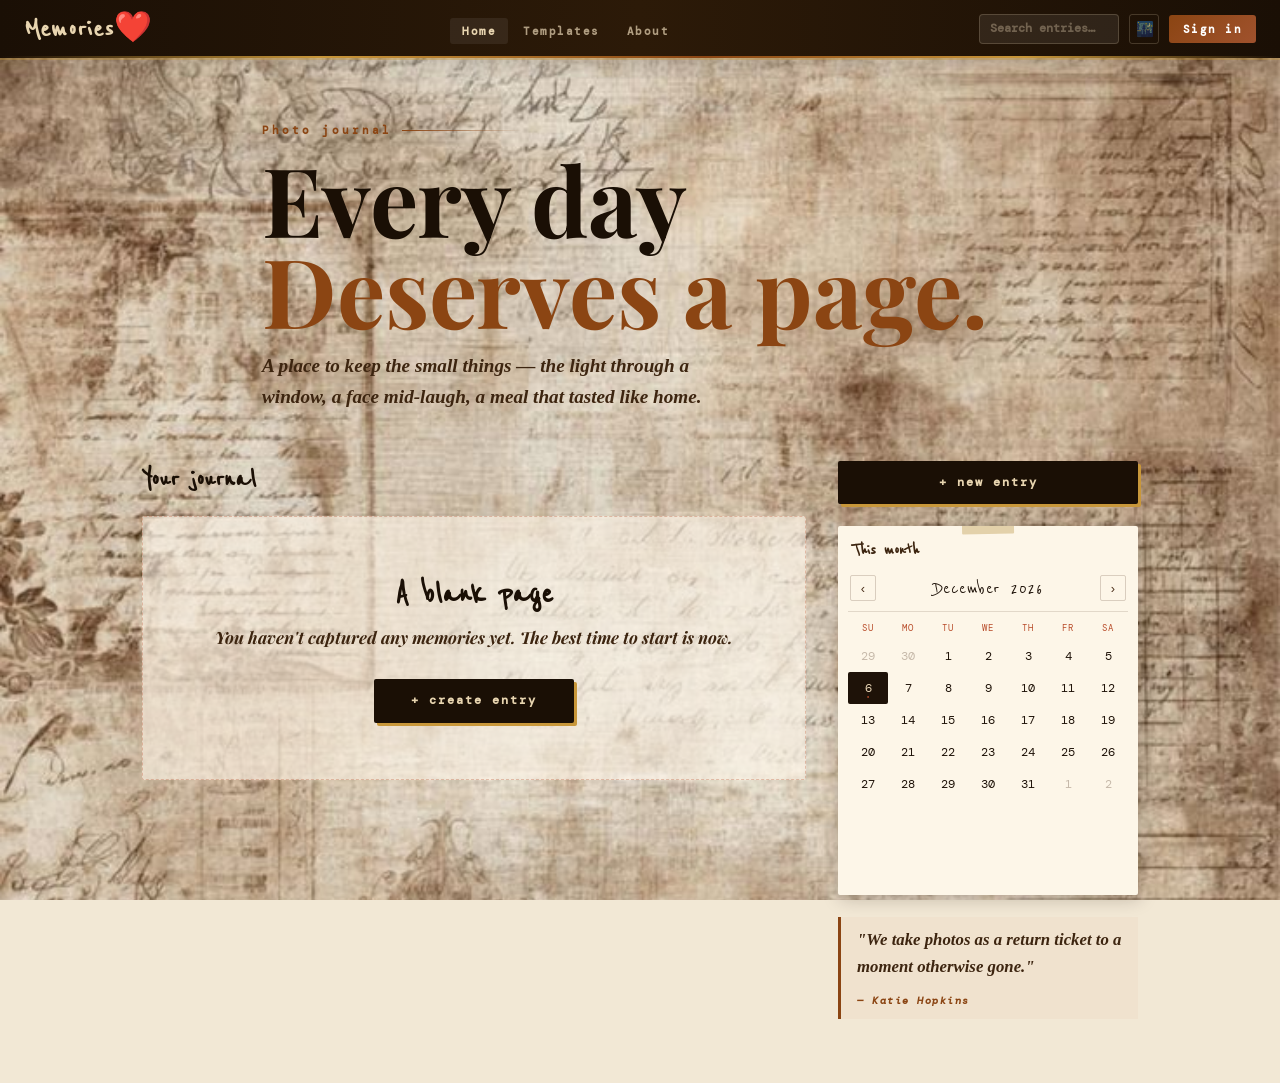
==== index.html @ 9d1883ab "Add files via upload" ====
<!doctype html>
<html lang="en">

<head>
  <meta charset="utf-8">
  <meta name="viewport" content="width=device-width, initial-scale=1">
  <link rel="stylesheet" href="https://cdn.jsdelivr.net/npm/bootstrap@5.3.8/dist/css/bootstrap.min.css">
  <link
    href="https://fonts.googleapis.com/css2?family=Reenie+Beanie&family=Playfair+Display:ital,wght@0,400;0,700;1,400;1,700&family=DM+Mono:wght@300;400&display=swap"
    rel="stylesheet">
  <title>Memories❤️</title>
  <style>
    :root {
      --ink: #1a0f05;
      --ink-soft: #3d2510;
      --rust: #8b4513;
      --rust-light: #a0522d;
      --gold: #c8973a;
      --sand: #e8d5b0;
      --paper: #f2e8d5;
      --paper-dark: #e0cba8;
      --paper-mid: #ead5b0;
      --tape: rgba(210, 185, 130, 0.6);
      --shadow: rgba(26, 15, 5, 0.22);
      --card-bg: #fdf6e8;
    }

    *,
    *::before,
    *::after {
      box-sizing: border-box;
      font-weight: bold !important;
      text-transform: none !important;
    }

    body {
      margin: 0;
      font-family: 'Playfair Display', Georgia, serif;
      background-color: var(--paper);
      background-image: url('a1.jpeg');
      background-size: cover;
      background-position: center;
      background-attachment: fixed;
      min-height: 100vh;
      color: var(--ink);
    }

    /* ── NAV ── */
    .site-nav {
      background: linear-gradient(90deg, #1a0f05 0%, #2c1a08 50%, #1a0f05 100%);
      padding: 0 1.5rem;
      display: flex;
      align-items: center;
      justify-content: space-between;
      height: 58px;
      position: sticky;
      top: 0;
      z-index: 100;
      box-shadow: 0 2px 0 rgba(200, 151, 58, 0.35), 0 4px 24px var(--shadow);
    }

    .site-nav::after {
      content: '';
      position: absolute;
      bottom: 0;
      left: 0;
      right: 0;
      height: 2px;
      background: linear-gradient(90deg, transparent 0%, var(--gold) 25%, var(--rust) 55%, var(--gold) 80%, transparent 100%);
    }

    .nav-brand {
      font-family: 'Reenie Beanie', cursive;
      font-size: 1.9rem;
      color: var(--sand);
      text-decoration: none;
      letter-spacing: 1px;
      line-height: 1;
      transition: color 0.2s;
    }

    .nav-brand:hover {
      color: #fff;
    }

    .nav-links {
      display: flex;
      align-items: center;
      gap: 0.2rem;
      list-style: none;
      margin: 0;
      padding: 0;
    }

    .nav-links a {
      color: rgba(232, 213, 181, 0.7);
      text-decoration: none;
      font-family: 'DM Mono', monospace;
      font-size: 0.7rem;
      letter-spacing: 1.5px;
      text-transform: uppercase;
      padding: 6px 12px;
      border-radius: 3px;
      transition: color 0.2s, background 0.2s;
    }

    .nav-links a:hover,
    .nav-links a.active {
      color: var(--sand);
      background: rgba(255, 255, 255, 0.07);
    }

    .nav-right {
      display: flex;
      align-items: center;
      gap: 10px;
    }

    .nav-search {
      background: rgba(255, 255, 255, 0.08);
      border: 1px solid rgba(232, 213, 181, 0.2);
      border-radius: 4px;
      color: var(--sand);
      font-family: 'DM Mono', monospace;
      font-size: 0.72rem;
      padding: 5px 10px;
      outline: none;
      width: 140px;
      transition: border-color 0.2s, width 0.3s;
    }

    .nav-search::placeholder {
      color: rgba(232, 213, 181, 0.35);
    }

    .nav-search:focus {
      border-color: var(--rust-light);
      width: 190px;
    }

    .btn-login {
      background: linear-gradient(135deg, var(--rust) 0%, var(--rust-light) 100%);
      border: none;
      color: #fff;
      font-family: 'DM Mono', monospace;
      font-size: 0.68rem;
      letter-spacing: 1.5px;
      text-transform: uppercase;
      padding: 6px 14px;
      border-radius: 3px;
      cursor: pointer;
      transition: background 0.2s;
    }

    .btn-login:hover {
      background: var(--rust-light);
    }

    .theme-toggle {
      background: none;
      border: 1px solid rgba(232, 213, 181, 0.2);
      color: rgba(232, 213, 181, 0.6);
      border-radius: 3px;
      width: 30px;
      height: 30px;
      font-size: 0.9rem;
      cursor: pointer;
      transition: border-color 0.2s;
    }

    .theme-toggle:hover {
      border-color: var(--rust-light);
    }

    /* ── HERO ── */
    .hero {
      padding: 4rem 2rem 2rem;
      max-width: 820px;
      margin: 0 auto;
    }

    .hero-eyebrow {
      font-family: 'DM Mono', monospace;
      font-size: 0.68rem;
      letter-spacing: 3px;
      text-transform: uppercase;
      color: var(--rust);
      margin-bottom: 0.9rem;
      display: flex;
      align-items: center;
      gap: 10px;
    }

    .hero-eyebrow::after {
      content: '';
      flex: 1;
      height: 1px;
      background: linear-gradient(90deg, var(--rust), transparent);
      max-width: 120px;
    }

    .hero h1 {
      font-family: 'Playfair Display', Georgia, serif;
      font-size: clamp(3.2rem, 8vw, 6rem);
      line-height: 0.95;
      color: var(--ink);
      margin: 0 0 1rem;
      font-weight: 700;
    }

    .hero h1 em {
      color: var(--rust);
      font-style: normal;
      display: block;
    }

    .hero-sub {
      font-family: 'Crimson Pro', serif;
      font-style: italic;
      font-size: 1.2rem;
      color: var(--ink-soft);
      font-weight: 300;
      max-width: 480px;
      line-height: 1.6;
    }

    /* ── MAIN GRID ── */
    .main-grid {
      display: grid;
      grid-template-columns: 1fr 300px;
      gap: 2rem;
      max-width: 1060px;
      margin: 0 auto;
      padding: 0 2rem 4rem;
    }

    @media (max-width: 760px) {
      .main-grid {
        grid-template-columns: 1fr;
      }
    }

    /* ── JOURNAL SECTION LABEL ── */
    .section-head {
      display: flex;
      align-items: baseline;
      gap: 10px;
      margin-bottom: 1.2rem;
    }

    .section-head h2 {
      font-family: 'Reenie Beanie', cursive;
      font-size: 1.9rem;
      color: var(--ink);
      margin: 0;
      font-weight: 400;
    }

    .section-head .tally {
      font-family: 'DM Mono', monospace;
      font-size: 0.65rem;
      letter-spacing: 2px;
      text-transform: uppercase;
      color: var(--rust);
      padding: 2px 8px;
      border: 1px solid var(--rust);
      border-radius: 2px;
    }

    /* ── MEMORY CARDS ── */
    /* tape corner effect */
    .memory-card {
      background: var(--card-bg);
      border-radius: 2px;
      box-shadow: 2px 4px 18px var(--shadow), 0 1px 3px rgba(0, 0, 0, 0.08);
      overflow: visible;
      position: relative;
      margin-bottom: 1.6rem;
      transition: transform 0.25s, box-shadow 0.25s;
    }

    .memory-card:hover {
      transform: rotate(0deg) translateY(-3px);
      box-shadow: 4px 10px 32px var(--shadow);
    }

    /* subtle tilt */
    .memory-card:nth-child(odd) {
      transform: rotate(-0.4deg);
    }

    .memory-card:nth-child(even) {
      transform: rotate(0.3deg);
    }

    .memory-card:nth-child(odd):hover {
      transform: rotate(-0.4deg) translateY(-3px);
    }

    .memory-card:nth-child(even):hover {
      transform: rotate(0.3deg) translateY(-3px);
    }

    /* tape corners */
    .memory-card::before,
    .memory-card::after {
      content: '';
      position: absolute;
      width: 38px;
      height: 14px;
      background: var(--tape);
      border-radius: 1px;
      z-index: 2;
      box-shadow: 0 1px 3px rgba(0, 0, 0, 0.12);
    }

    .memory-card::before {
      top: -7px;
      left: 18px;
      transform: rotate(-2deg);
    }

    .memory-card::after {
      top: -7px;
      right: 22px;
      transform: rotate(1.5deg);
    }

    .mc-img {
      width: 100%;
      height: 210px;
      object-fit: cover;
      display: block;
    }

    .mc-img-placeholder {
      width: 100%;
      height: 210px;
      background: linear-gradient(135deg, var(--paper-dark) 0%, var(--sand) 100%);
      display: flex;
      align-items: center;
      justify-content: center;
      font-size: 2.8rem;
      color: rgba(74, 47, 26, 0.35);
    }

    .mc-body {
      padding: 1rem 1.2rem 1.1rem;
    }

    .mc-date {
      font-family: 'DM Mono', monospace;
      font-size: 0.65rem;
      letter-spacing: 2px;
      text-transform: uppercase;
      color: var(--rust);
      margin-bottom: 5px;
    }

    .mc-title {
      font-family: 'Crimson Pro', serif;
      font-size: 1.25rem;
      font-weight: 600;
      color: var(--ink);
      margin: 0 0 5px;
    }

    .mc-text {
      font-size: 0.97rem;
      color: var(--ink-soft);
      line-height: 1.65;
      font-style: italic;
      font-weight: 300;
      margin: 0;
    }

    .empty-state {
      background: rgba(253, 246, 232, 0.6);
      border: 1.5px dashed rgba(184, 76, 42, 0.3);
      border-radius: 2px;
      padding: 3.5rem 2rem;
      text-align: center;
      margin-bottom: 2rem;
    }

    .empty-state h3 {
      font-family: 'Reenie Beanie', cursive;
      font-size: 2.2rem;
      color: var(--ink);
      margin: 0 0 10px;
    }

    .empty-state p {
      font-style: italic;
      color: var(--ink-soft);
      font-size: 1.05rem;
      margin-bottom: 1.8rem;
    }

    .filmstrip {
      display: flex;
      gap: 1.4rem;
      overflow-x: auto;
      padding: 0.8rem 0.8rem 1.5rem;
      margin: -0.8rem -0.8rem 1.6rem -0.8rem;
      scroll-snap-type: x mandatory;
      scrollbar-width: thin;
      scrollbar-color: var(--rust-light) transparent;
    }

    .filmstrip::-webkit-scrollbar {
      height: 6px;
    }

    .filmstrip::-webkit-scrollbar-thumb {
      background: var(--rust-light);
      border-radius: 3px;
    }

    .filmstrip .memory-card {
      flex: 0 0 240px;
      scroll-snap-align: start;
      margin-bottom: 0;
      /* Override default spacing for horizontal layout */
    }

    .filmstrip .mc-img-placeholder {
      height: 130px;
      font-size: 2rem;
    }

    @media (max-width: 480px) {
      .filmstrip .memory-card {
        flex: 0 0 82%;
      }
    }

    /* ── SIDEBAR ── */
    .sidebar {
      display: flex;
      flex-direction: column;
      gap: 1.4rem;
    }

    .add-btn {
      display: block;
      text-align: center;
      background: var(--ink);
      color: var(--sand);
      font-family: 'DM Mono', monospace;
      font-size: 0.72rem;
      letter-spacing: 2px;
      text-transform: uppercase;
      padding: 13px 20px;
      border-radius: 2px;
      text-decoration: none;
      border: none;
      width: 100%;
      cursor: pointer;
      box-shadow: 3px 3px 0 var(--gold);
      transition: transform 0.15s, box-shadow 0.15s;
    }

    .add-btn:hover {
      transform: translate(-2px, -2px);
      box-shadow: 5px 5px 0 var(--gold);
      color: #fff;
    }

    /* ── CALENDAR WIDGET ── */
    .cal-wrap {
      background: var(--card-bg);
      border-radius: 2px;
      box-shadow: 2px 4px 18px var(--shadow);
      position: relative;
      overflow: hidden;
    }

    /* tape on calendar too */
    .cal-wrap::before {
      content: '';
      position: absolute;
      top: -6px;
      left: 50%;
      transform: translateX(-50%) rotate(-1deg);
      width: 52px;
      height: 14px;
      background: var(--tape);
      border-radius: 1px;
      z-index: 5;
    }

    .cal-label {
      font-family: 'Reenie Beanie', cursive;
      font-size: 1.2rem;
      color: var(--ink-soft);
      padding: 10px 14px 0;
    }

    .cal-wrap iframe {
      width: 100%;
      height: 330px;
      border: none;
      display: block;
    }

    /* ── QUOTE ── */
    .quote-block {
      border-left: 3px solid var(--rust);
      padding: 0.6rem 1rem;
      background: rgba(184, 76, 42, 0.04);
    }

    .quote-block blockquote {
      font-family: 'Crimson Pro', serif;
      font-style: italic;
      font-size: 1.05rem;
      color: var(--ink-soft);
      margin: 0 0 5px;
      line-height: 1.6;
      font-weight: 300;
    }

    .quote-block cite {
      font-family: 'DM Mono', monospace;
      font-size: 0.62rem;
      letter-spacing: 1.5px;
      text-transform: uppercase;
      color: var(--rust);
    }

    /* ── LOGIN MODAL ── */
    .modal-content {
      border: none;
      border-radius: 2px;
      background: var(--paper);
      box-shadow: 0 20px 60px var(--shadow);
    }

    .modal-header {
      background: var(--ink);
      border: none;
      padding: 1rem 1.4rem;
    }

    .modal-title {
      font-family: 'Reenie Beanie', cursive;
      font-size: 1.6rem;
      color: var(--sand);
      font-weight: 400;
    }

    .modal-header .btn-close {
      filter: invert(1);
    }

    .modal-body {
      padding: 1.6rem;
      background: var(--paper);
      background-image: url("data:image/svg+xml,%3Csvg xmlns='http://www.w3.org/2000/svg' width='4' height='4'%3E%3Crect width='4' height='4' fill='%23f7efe0'/%3E%3Ccircle cx='1' cy='1' r='0.4' fill='%23c8a87a' opacity='0.15'/%3E%3C/svg%3E");
    }

    .modal-body label {
      font-family: 'DM Mono', monospace;
      font-size: 0.65rem;
      letter-spacing: 1.5px;
      text-transform: uppercase;
      color: var(--ink-soft);
      margin-bottom: 4px;
    }

    .modal-body .form-control {
      border: 1px solid var(--sand);
      border-radius: 2px;
      background: var(--card-bg);
      font-family: 'Crimson Pro', serif;
      font-size: 1rem;
      color: var(--ink);
    }

    .modal-body .form-control:focus {
      border-color: var(--rust);
      box-shadow: 0 0 0 2px rgba(184, 76, 42, 0.12);
    }

    .btn-submit {
      background: var(--ink);
      color: var(--sand);
      font-family: 'DM Mono', monospace;
      font-size: 0.68rem;
      letter-spacing: 2px;
      text-transform: uppercase;
      border: none;
      padding: 10px 20px;
      border-radius: 2px;
      width: 100%;
      box-shadow: 3px 3px 0 var(--gold);
      transition: transform 0.15s, box-shadow 0.15s;
      cursor: pointer;
    }

    .btn-submit:hover {
      transform: translate(-1px, -1px);
      box-shadow: 4px 4px 0 var(--gold);
    }

    /* ── TOAST NOTIF ── */
    .toast-strip {
      position: fixed;
      bottom: 20px;
      left: 50%;
      transform: translateX(-50%) translateY(60px);
      background: var(--ink);
      color: var(--sand);
      font-family: 'DM Mono', monospace;
      font-size: 0.7rem;
      letter-spacing: 1.5px;
      padding: 10px 22px;
      border-radius: 2px;
      box-shadow: 3px 3px 0 var(--gold);
      opacity: 0;
      transition: all 0.35s cubic-bezier(0.34, 1.56, 0.64, 1);
      z-index: 999;
      pointer-events: none;
    }

    .toast-strip.show {
      opacity: 1;
      transform: translateX(-50%) translateY(0);
    }
  </style>
</head>

<body>

  <script src="https://cdn.jsdelivr.net/npm/bootstrap@5.3.8/dist/js/bootstrap.bundle.min.js"></script>

  <!-- ── NAV ── -->
  <nav class="site-nav">
    <a class="nav-brand" href="#">memories❤️</a>
    <ul class="nav-links">
      <li><a href="#" class="active">home</a></li>
      <li><a href="template-editor.html">templates</a></li>
      <li><a href="#">about</a></li>
    </ul>
    <div class="nav-right">
      <input type="search" class="nav-search" placeholder="search entries…">
      <button class="theme-toggle" id="themeToggler" title="toggle theme">🌃</button>
      <button class="btn-login" data-bs-toggle="modal" data-bs-target="#loginModal">sign in</button>
    </div>
  </nav>

  <!-- ── HERO ── -->
  <div class="hero">
    <div class="hero-eyebrow">photo journal</div>
    <h1>every day<em>deserves a page.</em></h1>
    <p class="hero-sub">A place to keep the small things — the light through a window, a face mid-laugh, a meal that
      tasted like home.</p>
  </div>

  <!-- ── MAIN ── -->
  <div class="main-grid">
    <div class="journal-col" id="journalFeed">
      <!-- Injected dynamically by JavaScript -->
    </div>

    <!-- ── SIDEBAR ── -->
    <aside class="sidebar">
      <a href="template-editor.html" class="add-btn">+ new entry</a>

      <div class="cal-wrap">
        <div class="cal-label">this month</div>
        <iframe src="calender.html" title="Calendar"></iframe>
      </div>

      <div class="quote-block">
        <blockquote>"We take photos as a return ticket to a moment otherwise gone."</blockquote>
        <cite>— Katie Hopkins</cite>
      </div>
    </aside>
  </div>

  <!-- ── LOGIN MODAL ── -->
  <div class="modal fade" id="loginModal" tabindex="-1" aria-labelledby="loginModalLabel" aria-hidden="true">
    <div class="modal-dialog modal-dialog-centered" style="max-width:400px;">
      <div class="modal-content">
        <div class="modal-header">
          <h5 class="modal-title" id="loginModalLabel">sign in</h5>
          <button type="button" class="btn-close" data-bs-dismiss="modal" aria-label="Close"></button>
        </div>
        <div class="modal-body">
          <div class="mb-3">
            <label for="loginEmail">email</label>
            <input type="email" class="form-control" id="loginEmail" placeholder="you@example.com">
          </div>
          <div class="mb-4">
            <label for="loginPass">password</label>
            <input type="password" class="form-control" id="loginPass" placeholder="••••••••">
          </div>
          <button class="btn-submit" onclick="showToast('coming soon — stay tuned ✦')">log in</button>
          <p style="text-align:center;margin-top:1rem;font-size:0.82rem;color:#a07850;font-style:italic;">
            don't have an account? <a href="#" style="color:var(--rust);">create one</a>
          </p>
        </div>
      </div>
    </div>
  </div>

  <div class="toast-strip" id="toast"></div>

  <script>
    // theme toggle
    document.getElementById('themeToggler').addEventListener('click', () => {
      document.body.classList.toggle('dark-mode');
    });
    // tiny toast
    function showToast(msg) {
      const t = document.getElementById('toast');
      t.textContent = msg;
      t.classList.add('show');
      setTimeout(() => t.classList.remove('show'), 2800);
    }

    // clear any old entries on load
    localStorage.removeItem('memoryEntries');

    // dynamic journal feed
    function renderJournalFeed() {
      const feed = document.getElementById('journalFeed');
      const entries = JSON.parse(localStorage.getItem('memoryEntries') || '[]');

      if (entries.length === 0) {
        feed.innerHTML = `
          <div class="section-head">
            <h2>your journal</h2>
          </div>
          <div class="empty-state">
            <h3>a blank page</h3>
            <p>You haven't captured any memories yet. The best time to start is now.</p>
            <a href="template-editor.html" class="add-btn" style="max-width:200px;margin:0 auto;display:block;">+ create entry</a>
          </div>
        `;
        return;
      }

      let html = `
        <div class="section-head">
          <h2>recent entries</h2>
          <span class="tally">${entries.length} total</span>
        </div>
      `;

      entries.forEach(e => {
        let dateStr = e.date;
        try {
          const d = new Date(e.date + 'T00:00:00');
          dateStr = d.toLocaleDateString('en-IN', { weekday: 'long', day: 'numeric', month: 'long', year: 'numeric' });
        } catch (err) { }

        const safeEmoji = e.emoji ? e.emoji.replace(/'/g, "\\'") : '📷';

        let mediaHtml = '';
        if (e.photos && e.photos.length > 0) {
          mediaHtml = `<img src="${e.photos[0]}" class="mc-img" alt="Memory Photo" onerror="this.outerHTML='<div class=\\'mc-img-placeholder\\'>${safeEmoji}</div>'">`;
        } else {
          mediaHtml = `<div class="mc-img-placeholder">${e.emoji || '📷'}</div>`;
        }

        html += `
          <div class="memory-card">
            ${mediaHtml}
            <div class="mc-body">
              <div class="mc-date">${dateStr}${e.mood ? ' &middot; ' + e.mood : ''}</div>
              <h3 class="mc-title">${e.emoji || ''} ${e.theme || 'Just Today'}</h3>
              <p class="mc-text">${e.caption || 'No words needed.'}</p>
            </div>
          </div>
        `;
      });

      feed.innerHTML = html;
    }

    // kick off
    renderJournalFeed();

    // apply sentence case to all text in body
    function capitalizeSentence(node) {
      if (node.nodeType === Node.TEXT_NODE) {
        let text = node.nodeValue;
        let newText = text.replace(/(^\s*|\.\s+|\!\s+|\?\s+)([a-z])/g, (m, space, letter) => space + letter.toUpperCase());
        if (text !== newText) node.nodeValue = newText;
      } else if (node.nodeType === Node.ELEMENT_NODE && node.nodeName !== 'SCRIPT' && node.nodeName !== 'STYLE') {
        node.childNodes.forEach(capitalizeSentence);
        ['placeholder', 'title'].forEach(attr => {
          if (node.hasAttribute(attr)) {
             let txt = node.getAttribute(attr);
             node.setAttribute(attr, txt.replace(/(^\s*|\.\s+|\!\s+|\?\s+)([a-z])/g, (m, s, l) => s + l.toUpperCase()));
          }
        });
      }
    }
    capitalizeSentence(document.body);
  </script>
</body>

</html>
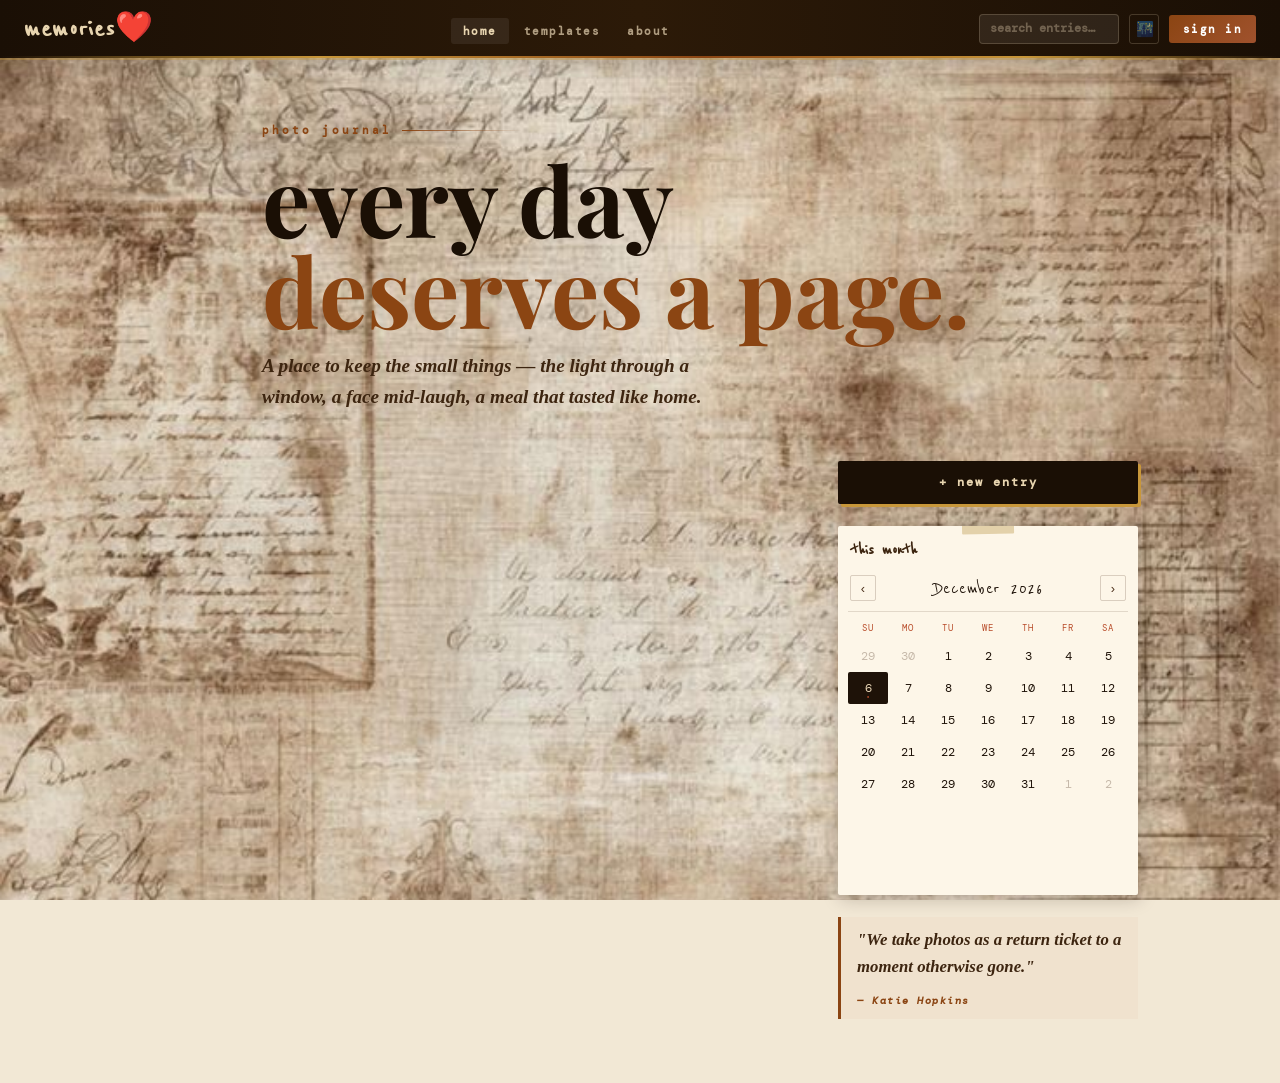
==== commit 5862b51b: "Add files via upload" ====
--- a/index.html
+++ b/index.html
@@ -5,635 +5,20 @@
   <meta charset="utf-8">
   <meta name="viewport" content="width=device-width, initial-scale=1">
   <link rel="stylesheet" href="https://cdn.jsdelivr.net/npm/bootstrap@5.3.8/dist/css/bootstrap.min.css">
+  <link rel="stylesheet" href="index.css">
   <link
     href="https://fonts.googleapis.com/css2?family=Reenie+Beanie&family=Playfair+Display:ital,wght@0,400;0,700;1,400;1,700&family=DM+Mono:wght@300;400&display=swap"
     rel="stylesheet">
   <title>Memories❤️</title>
   <style>
-    :root {
-      --ink: #1a0f05;
-      --ink-soft: #3d2510;
-      --rust: #8b4513;
-      --rust-light: #a0522d;
-      --gold: #c8973a;
-      --sand: #e8d5b0;
-      --paper: #f2e8d5;
-      --paper-dark: #e0cba8;
-      --paper-mid: #ead5b0;
-      --tape: rgba(210, 185, 130, 0.6);
-      --shadow: rgba(26, 15, 5, 0.22);
-      --card-bg: #fdf6e8;
-    }
 
-    *,
-    *::before,
-    *::after {
-      box-sizing: border-box;
-      font-weight: bold !important;
-      text-transform: none !important;
-    }
-
-    body {
-      margin: 0;
-      font-family: 'Playfair Display', Georgia, serif;
-      background-color: var(--paper);
-      background-image: url('a1.jpeg');
-      background-size: cover;
-      background-position: center;
-      background-attachment: fixed;
-      min-height: 100vh;
-      color: var(--ink);
-    }
-
-    /* ── NAV ── */
-    .site-nav {
-      background: linear-gradient(90deg, #1a0f05 0%, #2c1a08 50%, #1a0f05 100%);
-      padding: 0 1.5rem;
-      display: flex;
-      align-items: center;
-      justify-content: space-between;
-      height: 58px;
-      position: sticky;
-      top: 0;
-      z-index: 100;
-      box-shadow: 0 2px 0 rgba(200, 151, 58, 0.35), 0 4px 24px var(--shadow);
-    }
-
-    .site-nav::after {
-      content: '';
-      position: absolute;
-      bottom: 0;
-      left: 0;
-      right: 0;
-      height: 2px;
-      background: linear-gradient(90deg, transparent 0%, var(--gold) 25%, var(--rust) 55%, var(--gold) 80%, transparent 100%);
-    }
-
-    .nav-brand {
-      font-family: 'Reenie Beanie', cursive;
-      font-size: 1.9rem;
-      color: var(--sand);
-      text-decoration: none;
-      letter-spacing: 1px;
-      line-height: 1;
-      transition: color 0.2s;
-    }
-
-    .nav-brand:hover {
-      color: #fff;
-    }
-
-    .nav-links {
-      display: flex;
-      align-items: center;
-      gap: 0.2rem;
-      list-style: none;
-      margin: 0;
-      padding: 0;
-    }
-
-    .nav-links a {
-      color: rgba(232, 213, 181, 0.7);
-      text-decoration: none;
-      font-family: 'DM Mono', monospace;
-      font-size: 0.7rem;
-      letter-spacing: 1.5px;
-      text-transform: uppercase;
-      padding: 6px 12px;
-      border-radius: 3px;
-      transition: color 0.2s, background 0.2s;
-    }
-
-    .nav-links a:hover,
-    .nav-links a.active {
-      color: var(--sand);
-      background: rgba(255, 255, 255, 0.07);
-    }
-
-    .nav-right {
-      display: flex;
-      align-items: center;
-      gap: 10px;
-    }
-
-    .nav-search {
-      background: rgba(255, 255, 255, 0.08);
-      border: 1px solid rgba(232, 213, 181, 0.2);
-      border-radius: 4px;
-      color: var(--sand);
-      font-family: 'DM Mono', monospace;
-      font-size: 0.72rem;
-      padding: 5px 10px;
-      outline: none;
-      width: 140px;
-      transition: border-color 0.2s, width 0.3s;
-    }
-
-    .nav-search::placeholder {
-      color: rgba(232, 213, 181, 0.35);
-    }
-
-    .nav-search:focus {
-      border-color: var(--rust-light);
-      width: 190px;
-    }
-
-    .btn-login {
-      background: linear-gradient(135deg, var(--rust) 0%, var(--rust-light) 100%);
-      border: none;
-      color: #fff;
-      font-family: 'DM Mono', monospace;
-      font-size: 0.68rem;
-      letter-spacing: 1.5px;
-      text-transform: uppercase;
-      padding: 6px 14px;
-      border-radius: 3px;
-      cursor: pointer;
-      transition: background 0.2s;
-    }
-
-    .btn-login:hover {
-      background: var(--rust-light);
-    }
-
-    .theme-toggle {
-      background: none;
-      border: 1px solid rgba(232, 213, 181, 0.2);
-      color: rgba(232, 213, 181, 0.6);
-      border-radius: 3px;
-      width: 30px;
-      height: 30px;
-      font-size: 0.9rem;
-      cursor: pointer;
-      transition: border-color 0.2s;
-    }
-
-    .theme-toggle:hover {
-      border-color: var(--rust-light);
-    }
-
-    /* ── HERO ── */
-    .hero {
-      padding: 4rem 2rem 2rem;
-      max-width: 820px;
-      margin: 0 auto;
-    }
-
-    .hero-eyebrow {
-      font-family: 'DM Mono', monospace;
-      font-size: 0.68rem;
-      letter-spacing: 3px;
-      text-transform: uppercase;
-      color: var(--rust);
-      margin-bottom: 0.9rem;
-      display: flex;
-      align-items: center;
-      gap: 10px;
-    }
-
-    .hero-eyebrow::after {
-      content: '';
-      flex: 1;
-      height: 1px;
-      background: linear-gradient(90deg, var(--rust), transparent);
-      max-width: 120px;
-    }
-
-    .hero h1 {
-      font-family: 'Playfair Display', Georgia, serif;
-      font-size: clamp(3.2rem, 8vw, 6rem);
-      line-height: 0.95;
-      color: var(--ink);
-      margin: 0 0 1rem;
-      font-weight: 700;
-    }
-
-    .hero h1 em {
-      color: var(--rust);
-      font-style: normal;
-      display: block;
-    }
-
-    .hero-sub {
-      font-family: 'Crimson Pro', serif;
-      font-style: italic;
-      font-size: 1.2rem;
-      color: var(--ink-soft);
-      font-weight: 300;
-      max-width: 480px;
-      line-height: 1.6;
-    }
-
-    /* ── MAIN GRID ── */
-    .main-grid {
-      display: grid;
-      grid-template-columns: 1fr 300px;
-      gap: 2rem;
-      max-width: 1060px;
-      margin: 0 auto;
-      padding: 0 2rem 4rem;
-    }
-
-    @media (max-width: 760px) {
-      .main-grid {
-        grid-template-columns: 1fr;
-      }
-    }
-
-    /* ── JOURNAL SECTION LABEL ── */
-    .section-head {
-      display: flex;
-      align-items: baseline;
-      gap: 10px;
-      margin-bottom: 1.2rem;
-    }
-
-    .section-head h2 {
-      font-family: 'Reenie Beanie', cursive;
-      font-size: 1.9rem;
-      color: var(--ink);
-      margin: 0;
-      font-weight: 400;
-    }
-
-    .section-head .tally {
-      font-family: 'DM Mono', monospace;
-      font-size: 0.65rem;
-      letter-spacing: 2px;
-      text-transform: uppercase;
-      color: var(--rust);
-      padding: 2px 8px;
-      border: 1px solid var(--rust);
-      border-radius: 2px;
-    }
-
-    /* ── MEMORY CARDS ── */
-    /* tape corner effect */
-    .memory-card {
-      background: var(--card-bg);
-      border-radius: 2px;
-      box-shadow: 2px 4px 18px var(--shadow), 0 1px 3px rgba(0, 0, 0, 0.08);
-      overflow: visible;
-      position: relative;
-      margin-bottom: 1.6rem;
-      transition: transform 0.25s, box-shadow 0.25s;
-    }
-
-    .memory-card:hover {
-      transform: rotate(0deg) translateY(-3px);
-      box-shadow: 4px 10px 32px var(--shadow);
-    }
-
-    /* subtle tilt */
-    .memory-card:nth-child(odd) {
-      transform: rotate(-0.4deg);
-    }
-
-    .memory-card:nth-child(even) {
-      transform: rotate(0.3deg);
-    }
-
-    .memory-card:nth-child(odd):hover {
-      transform: rotate(-0.4deg) translateY(-3px);
-    }
-
-    .memory-card:nth-child(even):hover {
-      transform: rotate(0.3deg) translateY(-3px);
-    }
-
-    /* tape corners */
-    .memory-card::before,
-    .memory-card::after {
-      content: '';
-      position: absolute;
-      width: 38px;
-      height: 14px;
-      background: var(--tape);
-      border-radius: 1px;
-      z-index: 2;
-      box-shadow: 0 1px 3px rgba(0, 0, 0, 0.12);
-    }
-
-    .memory-card::before {
-      top: -7px;
-      left: 18px;
-      transform: rotate(-2deg);
-    }
-
-    .memory-card::after {
-      top: -7px;
-      right: 22px;
-      transform: rotate(1.5deg);
-    }
-
-    .mc-img {
-      width: 100%;
-      height: 210px;
-      object-fit: cover;
-      display: block;
-    }
-
-    .mc-img-placeholder {
-      width: 100%;
-      height: 210px;
-      background: linear-gradient(135deg, var(--paper-dark) 0%, var(--sand) 100%);
-      display: flex;
-      align-items: center;
-      justify-content: center;
-      font-size: 2.8rem;
-      color: rgba(74, 47, 26, 0.35);
-    }
-
-    .mc-body {
-      padding: 1rem 1.2rem 1.1rem;
-    }
-
-    .mc-date {
-      font-family: 'DM Mono', monospace;
-      font-size: 0.65rem;
-      letter-spacing: 2px;
-      text-transform: uppercase;
-      color: var(--rust);
-      margin-bottom: 5px;
-    }
-
-    .mc-title {
-      font-family: 'Crimson Pro', serif;
-      font-size: 1.25rem;
-      font-weight: 600;
-      color: var(--ink);
-      margin: 0 0 5px;
-    }
-
-    .mc-text {
-      font-size: 0.97rem;
-      color: var(--ink-soft);
-      line-height: 1.65;
-      font-style: italic;
-      font-weight: 300;
-      margin: 0;
-    }
-
-    .empty-state {
-      background: rgba(253, 246, 232, 0.6);
-      border: 1.5px dashed rgba(184, 76, 42, 0.3);
-      border-radius: 2px;
-      padding: 3.5rem 2rem;
-      text-align: center;
-      margin-bottom: 2rem;
-    }
-
-    .empty-state h3 {
-      font-family: 'Reenie Beanie', cursive;
-      font-size: 2.2rem;
-      color: var(--ink);
-      margin: 0 0 10px;
-    }
-
-    .empty-state p {
-      font-style: italic;
-      color: var(--ink-soft);
-      font-size: 1.05rem;
-      margin-bottom: 1.8rem;
-    }
-
-    .filmstrip {
-      display: flex;
-      gap: 1.4rem;
-      overflow-x: auto;
-      padding: 0.8rem 0.8rem 1.5rem;
-      margin: -0.8rem -0.8rem 1.6rem -0.8rem;
-      scroll-snap-type: x mandatory;
-      scrollbar-width: thin;
-      scrollbar-color: var(--rust-light) transparent;
-    }
-
-    .filmstrip::-webkit-scrollbar {
-      height: 6px;
-    }
-
-    .filmstrip::-webkit-scrollbar-thumb {
-      background: var(--rust-light);
-      border-radius: 3px;
-    }
-
-    .filmstrip .memory-card {
-      flex: 0 0 240px;
-      scroll-snap-align: start;
-      margin-bottom: 0;
-      /* Override default spacing for horizontal layout */
-    }
-
-    .filmstrip .mc-img-placeholder {
-      height: 130px;
-      font-size: 2rem;
-    }
-
-    @media (max-width: 480px) {
-      .filmstrip .memory-card {
-        flex: 0 0 82%;
-      }
-    }
-
-    /* ── SIDEBAR ── */
-    .sidebar {
-      display: flex;
-      flex-direction: column;
-      gap: 1.4rem;
-    }
-
-    .add-btn {
-      display: block;
-      text-align: center;
-      background: var(--ink);
-      color: var(--sand);
-      font-family: 'DM Mono', monospace;
-      font-size: 0.72rem;
-      letter-spacing: 2px;
-      text-transform: uppercase;
-      padding: 13px 20px;
-      border-radius: 2px;
-      text-decoration: none;
-      border: none;
-      width: 100%;
-      cursor: pointer;
-      box-shadow: 3px 3px 0 var(--gold);
-      transition: transform 0.15s, box-shadow 0.15s;
-    }
-
-    .add-btn:hover {
-      transform: translate(-2px, -2px);
-      box-shadow: 5px 5px 0 var(--gold);
-      color: #fff;
-    }
-
-    /* ── CALENDAR WIDGET ── */
-    .cal-wrap {
-      background: var(--card-bg);
-      border-radius: 2px;
-      box-shadow: 2px 4px 18px var(--shadow);
-      position: relative;
-      overflow: hidden;
-    }
-
-    /* tape on calendar too */
-    .cal-wrap::before {
-      content: '';
-      position: absolute;
-      top: -6px;
-      left: 50%;
-      transform: translateX(-50%) rotate(-1deg);
-      width: 52px;
-      height: 14px;
-      background: var(--tape);
-      border-radius: 1px;
-      z-index: 5;
-    }
-
-    .cal-label {
-      font-family: 'Reenie Beanie', cursive;
-      font-size: 1.2rem;
-      color: var(--ink-soft);
-      padding: 10px 14px 0;
-    }
-
-    .cal-wrap iframe {
-      width: 100%;
-      height: 330px;
-      border: none;
-      display: block;
-    }
-
-    /* ── QUOTE ── */
-    .quote-block {
-      border-left: 3px solid var(--rust);
-      padding: 0.6rem 1rem;
-      background: rgba(184, 76, 42, 0.04);
-    }
-
-    .quote-block blockquote {
-      font-family: 'Crimson Pro', serif;
-      font-style: italic;
-      font-size: 1.05rem;
-      color: var(--ink-soft);
-      margin: 0 0 5px;
-      line-height: 1.6;
-      font-weight: 300;
-    }
-
-    .quote-block cite {
-      font-family: 'DM Mono', monospace;
-      font-size: 0.62rem;
-      letter-spacing: 1.5px;
-      text-transform: uppercase;
-      color: var(--rust);
-    }
-
-    /* ── LOGIN MODAL ── */
-    .modal-content {
-      border: none;
-      border-radius: 2px;
-      background: var(--paper);
-      box-shadow: 0 20px 60px var(--shadow);
-    }
-
-    .modal-header {
-      background: var(--ink);
-      border: none;
-      padding: 1rem 1.4rem;
-    }
-
-    .modal-title {
-      font-family: 'Reenie Beanie', cursive;
-      font-size: 1.6rem;
-      color: var(--sand);
-      font-weight: 400;
-    }
-
-    .modal-header .btn-close {
-      filter: invert(1);
-    }
-
-    .modal-body {
-      padding: 1.6rem;
-      background: var(--paper);
-      background-image: url("data:image/svg+xml,%3Csvg xmlns='http://www.w3.org/2000/svg' width='4' height='4'%3E%3Crect width='4' height='4' fill='%23f7efe0'/%3E%3Ccircle cx='1' cy='1' r='0.4' fill='%23c8a87a' opacity='0.15'/%3E%3C/svg%3E");
-    }
-
-    .modal-body label {
-      font-family: 'DM Mono', monospace;
-      font-size: 0.65rem;
-      letter-spacing: 1.5px;
-      text-transform: uppercase;
-      color: var(--ink-soft);
-      margin-bottom: 4px;
-    }
-
-    .modal-body .form-control {
-      border: 1px solid var(--sand);
-      border-radius: 2px;
-      background: var(--card-bg);
-      font-family: 'Crimson Pro', serif;
-      font-size: 1rem;
-      color: var(--ink);
-    }
-
-    .modal-body .form-control:focus {
-      border-color: var(--rust);
-      box-shadow: 0 0 0 2px rgba(184, 76, 42, 0.12);
-    }
-
-    .btn-submit {
-      background: var(--ink);
-      color: var(--sand);
-      font-family: 'DM Mono', monospace;
-      font-size: 0.68rem;
-      letter-spacing: 2px;
-      text-transform: uppercase;
-      border: none;
-      padding: 10px 20px;
-      border-radius: 2px;
-      width: 100%;
-      box-shadow: 3px 3px 0 var(--gold);
-      transition: transform 0.15s, box-shadow 0.15s;
-      cursor: pointer;
-    }
-
-    .btn-submit:hover {
-      transform: translate(-1px, -1px);
-      box-shadow: 4px 4px 0 var(--gold);
-    }
-
-    /* ── TOAST NOTIF ── */
-    .toast-strip {
-      position: fixed;
-      bottom: 20px;
-      left: 50%;
-      transform: translateX(-50%) translateY(60px);
-      background: var(--ink);
-      color: var(--sand);
-      font-family: 'DM Mono', monospace;
-      font-size: 0.7rem;
-      letter-spacing: 1.5px;
-      padding: 10px 22px;
-      border-radius: 2px;
-      box-shadow: 3px 3px 0 var(--gold);
-      opacity: 0;
-      transition: all 0.35s cubic-bezier(0.34, 1.56, 0.64, 1);
-      z-index: 999;
-      pointer-events: none;
-    }
-
-    .toast-strip.show {
-      opacity: 1;
-      transform: translateX(-50%) translateY(0);
-    }
   </style>
 </head>
 
 <body>
 
   <script src="https://cdn.jsdelivr.net/npm/bootstrap@5.3.8/dist/js/bootstrap.bundle.min.js"></script>
+  <script src="index.js"></script>
 
   <!-- ── NAV ── -->
   <nav class="site-nav">
@@ -641,7 +26,7 @@
     <ul class="nav-links">
       <li><a href="#" class="active">home</a></li>
       <li><a href="template-editor.html">templates</a></li>
-      <li><a href="#">about</a></li>
+      <li><a href="about.html">about</a></li>
     </ul>
     <div class="nav-right">
       <input type="search" class="nav-search" placeholder="search entries…">
@@ -708,100 +93,7 @@
 
   <div class="toast-strip" id="toast"></div>
 
-  <script>
-    // theme toggle
-    document.getElementById('themeToggler').addEventListener('click', () => {
-      document.body.classList.toggle('dark-mode');
-    });
-    // tiny toast
-    function showToast(msg) {
-      const t = document.getElementById('toast');
-      t.textContent = msg;
-      t.classList.add('show');
-      setTimeout(() => t.classList.remove('show'), 2800);
-    }
 
-    // clear any old entries on load
-    localStorage.removeItem('memoryEntries');
-
-    // dynamic journal feed
-    function renderJournalFeed() {
-      const feed = document.getElementById('journalFeed');
-      const entries = JSON.parse(localStorage.getItem('memoryEntries') || '[]');
-
-      if (entries.length === 0) {
-        feed.innerHTML = `
-          <div class="section-head">
-            <h2>your journal</h2>
-          </div>
-          <div class="empty-state">
-            <h3>a blank page</h3>
-            <p>You haven't captured any memories yet. The best time to start is now.</p>
-            <a href="template-editor.html" class="add-btn" style="max-width:200px;margin:0 auto;display:block;">+ create entry</a>
-          </div>
-        `;
-        return;
-      }
-
-      let html = `
-        <div class="section-head">
-          <h2>recent entries</h2>
-          <span class="tally">${entries.length} total</span>
-        </div>
-      `;
-
-      entries.forEach(e => {
-        let dateStr = e.date;
-        try {
-          const d = new Date(e.date + 'T00:00:00');
-          dateStr = d.toLocaleDateString('en-IN', { weekday: 'long', day: 'numeric', month: 'long', year: 'numeric' });
-        } catch (err) { }
-
-        const safeEmoji = e.emoji ? e.emoji.replace(/'/g, "\\'") : '📷';
-
-        let mediaHtml = '';
-        if (e.photos && e.photos.length > 0) {
-          mediaHtml = `<img src="${e.photos[0]}" class="mc-img" alt="Memory Photo" onerror="this.outerHTML='<div class=\\'mc-img-placeholder\\'>${safeEmoji}</div>'">`;
-        } else {
-          mediaHtml = `<div class="mc-img-placeholder">${e.emoji || '📷'}</div>`;
-        }
-
-        html += `
-          <div class="memory-card">
-            ${mediaHtml}
-            <div class="mc-body">
-              <div class="mc-date">${dateStr}${e.mood ? ' &middot; ' + e.mood : ''}</div>
-              <h3 class="mc-title">${e.emoji || ''} ${e.theme || 'Just Today'}</h3>
-              <p class="mc-text">${e.caption || 'No words needed.'}</p>
-            </div>
-          </div>
-        `;
-      });
-
-      feed.innerHTML = html;
-    }
-
-    // kick off
-    renderJournalFeed();
-
-    // apply sentence case to all text in body
-    function capitalizeSentence(node) {
-      if (node.nodeType === Node.TEXT_NODE) {
-        let text = node.nodeValue;
-        let newText = text.replace(/(^\s*|\.\s+|\!\s+|\?\s+)([a-z])/g, (m, space, letter) => space + letter.toUpperCase());
-        if (text !== newText) node.nodeValue = newText;
-      } else if (node.nodeType === Node.ELEMENT_NODE && node.nodeName !== 'SCRIPT' && node.nodeName !== 'STYLE') {
-        node.childNodes.forEach(capitalizeSentence);
-        ['placeholder', 'title'].forEach(attr => {
-          if (node.hasAttribute(attr)) {
-             let txt = node.getAttribute(attr);
-             node.setAttribute(attr, txt.replace(/(^\s*|\.\s+|\!\s+|\?\s+)([a-z])/g, (m, s, l) => s + l.toUpperCase()));
-          }
-        });
-      }
-    }
-    capitalizeSentence(document.body);
-  </script>
 </body>
 
 </html>
--- a/index.css
+++ b/index.css
@@ -0,0 +1,667 @@
+ :root {
+     --ink: #1a0f05;
+     --ink-soft: #3d2510;
+     --rust: #8b4513;
+     --rust-light: #a0522d;
+     --gold: #c8973a;
+     --sand: #e8d5b0;
+     --paper: #f2e8d5;
+     --paper-dark: #e0cba8;
+     --paper-mid: #ead5b0;
+     --tape: rgba(210, 185, 130, 0.6);
+     --shadow: rgba(26, 15, 5, 0.22);
+     --card-bg: #fdf6e8;
+ }
+
+ *,
+ *::before,
+ *::after {
+     box-sizing: border-box;
+     font-weight: bold !important;
+     text-transform: none !important;
+ }
+
+ body {
+     margin: 0;
+     font-family: 'Playfair Display', Georgia, serif;
+     background-color: var(--paper);
+     background-image: url('a1.jpeg');
+     background-size: cover;
+     background-position: center;
+     background-attachment: fixed;
+     min-height: 100vh;
+     color: var(--ink);
+ }
+
+ /* ── NAV ── */
+ .site-nav {
+     background: linear-gradient(90deg, #1a0f05 0%, #2c1a08 50%, #1a0f05 100%);
+     padding: 0 1.5rem;
+     display: flex;
+     align-items: center;
+     justify-content: space-between;
+     height: 58px;
+     position: sticky;
+     top: 0;
+     z-index: 100;
+     box-shadow: 0 2px 0 rgba(200, 151, 58, 0.35), 0 4px 24px var(--shadow);
+ }
+
+ .site-nav::after {
+     content: '';
+     position: absolute;
+     bottom: 0;
+     left: 0;
+     right: 0;
+     height: 2px;
+     background: linear-gradient(90deg, transparent 0%, var(--gold) 25%, var(--rust) 55%, var(--gold) 80%, transparent 100%);
+ }
+
+ .nav-brand {
+     font-family: 'Reenie Beanie', cursive;
+     font-size: 1.9rem;
+     color: var(--sand);
+     text-decoration: none;
+     letter-spacing: 1px;
+     line-height: 1;
+     transition: color 0.2s;
+ }
+
+ .nav-brand:hover {
+     color: #fff;
+ }
+
+ .nav-links {
+     display: flex;
+     align-items: center;
+     gap: 0.2rem;
+     list-style: none;
+     margin: 0;
+     padding: 0;
+ }
+
+ .nav-links a {
+     color: rgba(232, 213, 181, 0.7);
+     text-decoration: none;
+     font-family: 'DM Mono', monospace;
+     font-size: 0.7rem;
+     letter-spacing: 1.5px;
+     text-transform: uppercase;
+     padding: 6px 12px;
+     border-radius: 3px;
+     transition: color 0.2s, background 0.2s;
+ }
+
+ .nav-links a:hover,
+ .nav-links a.active {
+     color: var(--sand);
+     background: rgba(255, 255, 255, 0.07);
+ }
+
+ .nav-right {
+     display: flex;
+     align-items: center;
+     gap: 10px;
+ }
+
+ .nav-search {
+     background: rgba(255, 255, 255, 0.08);
+     border: 1px solid rgba(232, 213, 181, 0.2);
+     border-radius: 4px;
+     color: var(--sand);
+     font-family: 'DM Mono', monospace;
+     font-size: 0.72rem;
+     padding: 5px 10px;
+     outline: none;
+     width: 140px;
+     transition: border-color 0.2s, width 0.3s;
+ }
+
+ .nav-search::placeholder {
+     color: rgba(232, 213, 181, 0.35);
+ }
+
+ .nav-search:focus {
+     border-color: var(--rust-light);
+     width: 190px;
+ }
+
+ .btn-login {
+     background: linear-gradient(135deg, var(--rust) 0%, var(--rust-light) 100%);
+     border: none;
+     color: #fff;
+     font-family: 'DM Mono', monospace;
+     font-size: 0.68rem;
+     letter-spacing: 1.5px;
+     text-transform: uppercase;
+     padding: 6px 14px;
+     border-radius: 3px;
+     cursor: pointer;
+     transition: background 0.2s;
+ }
+
+ .btn-login:hover {
+     background: var(--rust-light);
+ }
+
+ .theme-toggle {
+     background: none;
+     border: 1px solid rgba(232, 213, 181, 0.2);
+     color: rgba(232, 213, 181, 0.6);
+     border-radius: 3px;
+     width: 30px;
+     height: 30px;
+     font-size: 0.9rem;
+     cursor: pointer;
+     transition: border-color 0.2s;
+ }
+
+ .theme-toggle:hover {
+     border-color: var(--rust-light);
+ }
+
+ /* ── HERO ── */
+ .hero {
+     padding: 4rem 2rem 2rem;
+     max-width: 820px;
+     margin: 0 auto;
+ }
+
+ .hero-eyebrow {
+     font-family: 'DM Mono', monospace;
+     font-size: 0.68rem;
+     letter-spacing: 3px;
+     text-transform: uppercase;
+     color: var(--rust);
+     margin-bottom: 0.9rem;
+     display: flex;
+     align-items: center;
+     gap: 10px;
+ }
+
+ .hero-eyebrow::after {
+     content: '';
+     flex: 1;
+     height: 1px;
+     background: linear-gradient(90deg, var(--rust), transparent);
+     max-width: 120px;
+ }
+
+ .hero h1 {
+     font-family: 'Playfair Display', Georgia, serif;
+     font-size: clamp(3.2rem, 8vw, 6rem);
+     line-height: 0.95;
+     color: var(--ink);
+     margin: 0 0 1rem;
+     font-weight: 700;
+ }
+
+ .hero h1 em {
+     color: var(--rust);
+     font-style: normal;
+     display: block;
+ }
+
+ .hero-sub {
+     font-family: 'Crimson Pro', serif;
+     font-style: italic;
+     font-size: 1.2rem;
+     color: var(--ink-soft);
+     font-weight: 300;
+     max-width: 480px;
+     line-height: 1.6;
+ }
+
+ /* ── MAIN GRID ── */
+ .main-grid {
+     display: grid;
+     grid-template-columns: 1fr 300px;
+     gap: 2rem;
+     max-width: 1060px;
+     margin: 0 auto;
+     padding: 0 2rem 4rem;
+ }
+
+ @media (max-width: 760px) {
+     .main-grid {
+         grid-template-columns: 1fr;
+     }
+ }
+
+ /* ── JOURNAL SECTION LABEL ── */
+ .section-head {
+     display: flex;
+     align-items: baseline;
+     gap: 10px;
+     margin-bottom: 1.2rem;
+ }
+
+ .section-head h2 {
+     font-family: 'Reenie Beanie', cursive;
+     font-size: 1.9rem;
+     color: var(--ink);
+     margin: 0;
+     font-weight: 400;
+ }
+
+ .section-head .tally {
+     font-family: 'DM Mono', monospace;
+     font-size: 0.65rem;
+     letter-spacing: 2px;
+     text-transform: uppercase;
+     color: var(--rust);
+     padding: 2px 8px;
+     border: 1px solid var(--rust);
+     border-radius: 2px;
+ }
+
+ /* ── MEMORY CARDS ── */
+ /* tape corner effect */
+ .memory-card {
+     background: var(--card-bg);
+     border-radius: 2px;
+     box-shadow: 2px 4px 18px var(--shadow), 0 1px 3px rgba(0, 0, 0, 0.08);
+     overflow: visible;
+     position: relative;
+     margin-bottom: 1.6rem;
+     transition: transform 0.25s, box-shadow 0.25s;
+ }
+
+ .memory-card:hover {
+     transform: rotate(0deg) translateY(-3px);
+     box-shadow: 4px 10px 32px var(--shadow);
+ }
+
+ /* subtle tilt */
+ .memory-card:nth-child(odd) {
+     transform: rotate(-0.4deg);
+ }
+
+ .memory-card:nth-child(even) {
+     transform: rotate(0.3deg);
+ }
+
+ .memory-card:nth-child(odd):hover {
+     transform: rotate(-0.4deg) translateY(-3px);
+ }
+
+ .memory-card:nth-child(even):hover {
+     transform: rotate(0.3deg) translateY(-3px);
+ }
+
+ /* tape corners */
+ .memory-card::before,
+ .memory-card::after {
+     content: '';
+     position: absolute;
+     width: 38px;
+     height: 14px;
+     background: var(--tape);
+     border-radius: 1px;
+     z-index: 2;
+     box-shadow: 0 1px 3px rgba(0, 0, 0, 0.12);
+ }
+
+ .memory-card::before {
+     top: -7px;
+     left: 18px;
+     transform: rotate(-2deg);
+ }
+
+ .memory-card::after {
+     top: -7px;
+     right: 22px;
+     transform: rotate(1.5deg);
+ }
+
+ .mc-img {
+     width: 100%;
+     height: 210px;
+     object-fit: cover;
+     display: block;
+ }
+
+ .mc-img-placeholder {
+     width: 100%;
+     height: 210px;
+     background: linear-gradient(135deg, var(--paper-dark) 0%, var(--sand) 100%);
+     display: flex;
+     align-items: center;
+     justify-content: center;
+     font-size: 2.8rem;
+     color: rgba(74, 47, 26, 0.35);
+ }
+
+ .mc-body {
+     padding: 1rem 1.2rem 1.1rem;
+ }
+
+ .mc-date {
+     font-family: 'DM Mono', monospace;
+     font-size: 0.65rem;
+     letter-spacing: 2px;
+     text-transform: uppercase;
+     color: var(--rust);
+     margin-bottom: 5px;
+ }
+
+ .mc-title {
+     font-family: 'Crimson Pro', serif;
+     font-size: 1.25rem;
+     font-weight: 600;
+     color: var(--ink);
+     margin: 0 0 5px;
+ }
+
+ .mc-text {
+     font-size: 0.97rem;
+     color: var(--ink-soft);
+     line-height: 1.65;
+     font-style: italic;
+     font-weight: 300;
+     margin: 0;
+ }
+
+ .empty-state {
+     background: rgba(253, 246, 232, 0.6);
+     border: 1.5px dashed rgba(184, 76, 42, 0.3);
+     border-radius: 2px;
+     padding: 3.5rem 2rem;
+     text-align: center;
+     margin-bottom: 2rem;
+ }
+
+ .empty-state h3 {
+     font-family: 'Reenie Beanie', cursive;
+     font-size: 2.2rem;
+     color: var(--ink);
+     margin: 0 0 10px;
+ }
+
+ .empty-state p {
+     font-style: italic;
+     color: var(--ink-soft);
+     font-size: 1.05rem;
+     margin-bottom: 1.8rem;
+ }
+
+ .filmstrip {
+     display: flex;
+     gap: 1.4rem;
+     overflow-x: auto;
+     padding: 0.8rem 0.8rem 1.5rem;
+     margin: -0.8rem -0.8rem 1.6rem -0.8rem;
+     scroll-snap-type: x mandatory;
+     scrollbar-width: thin;
+     scrollbar-color: var(--rust-light) transparent;
+ }
+
+ .filmstrip::-webkit-scrollbar {
+     height: 6px;
+ }
+
+ .filmstrip::-webkit-scrollbar-thumb {
+     background: var(--rust-light);
+     border-radius: 3px;
+ }
+
+ .filmstrip .memory-card {
+     flex: 0 0 240px;
+     scroll-snap-align: start;
+     margin-bottom: 0;
+     /* Override default spacing for horizontal layout */
+ }
+
+ .filmstrip .mc-img-placeholder {
+     height: 130px;
+     font-size: 2rem;
+ }
+
+ @media (max-width: 480px) {
+     .filmstrip .memory-card {
+         flex: 0 0 82%;
+     }
+ }
+
+ /* ── SIDEBAR ── */
+ .sidebar {
+     display: flex;
+     flex-direction: column;
+     gap: 1.4rem;
+ }
+
+ .add-btn {
+     display: block;
+     text-align: center;
+     background: var(--ink);
+     color: var(--sand);
+     font-family: 'DM Mono', monospace;
+     font-size: 0.72rem;
+     letter-spacing: 2px;
+     text-transform: uppercase;
+     padding: 13px 20px;
+     border-radius: 2px;
+     text-decoration: none;
+     border: none;
+     width: 100%;
+     cursor: pointer;
+     box-shadow: 3px 3px 0 var(--gold);
+     transition: transform 0.15s, box-shadow 0.15s;
+ }
+
+ .add-btn:hover {
+     transform: translate(-2px, -2px);
+     box-shadow: 5px 5px 0 var(--gold);
+     color: #fff;
+ }
+
+ /* ── CALENDAR WIDGET ── */
+ .cal-wrap {
+     background: var(--card-bg);
+     border-radius: 2px;
+     box-shadow: 2px 4px 18px var(--shadow);
+     position: relative;
+     overflow: hidden;
+ }
+
+ /* tape on calendar too */
+ .cal-wrap::before {
+     content: '';
+     position: absolute;
+     top: -6px;
+     left: 50%;
+     transform: translateX(-50%) rotate(-1deg);
+     width: 52px;
+     height: 14px;
+     background: var(--tape);
+     border-radius: 1px;
+     z-index: 5;
+ }
+
+ .cal-label {
+     font-family: 'Reenie Beanie', cursive;
+     font-size: 1.2rem;
+     color: var(--ink-soft);
+     padding: 10px 14px 0;
+ }
+
+ .cal-wrap iframe {
+     width: 100%;
+     height: 330px;
+     border: none;
+     display: block;
+ }
+
+ /* ── QUOTE ── */
+ .quote-block {
+     border-left: 3px solid var(--rust);
+     padding: 0.6rem 1rem;
+     background: rgba(184, 76, 42, 0.04);
+ }
+
+ .quote-block blockquote {
+     font-family: 'Crimson Pro', serif;
+     font-style: italic;
+     font-size: 1.05rem;
+     color: var(--ink-soft);
+     margin: 0 0 5px;
+     line-height: 1.6;
+     font-weight: 300;
+ }
+
+ .quote-block cite {
+     font-family: 'DM Mono', monospace;
+     font-size: 0.62rem;
+     letter-spacing: 1.5px;
+     text-transform: uppercase;
+     color: var(--rust);
+ }
+
+ /* ── LOGIN MODAL ── */
+ .modal-content {
+     border: none;
+     border-radius: 2px;
+     background: var(--paper);
+     box-shadow: 0 20px 60px var(--shadow);
+ }
+
+ .modal-header {
+     background: var(--ink);
+     border: none;
+     padding: 1rem 1.4rem;
+ }
+
+ .modal-title {
+     font-family: 'Reenie Beanie', cursive;
+     font-size: 1.6rem;
+     color: var(--sand);
+     font-weight: 400;
+ }
+
+ .modal-header .btn-close {
+     filter: invert(1);
+ }
+
+ .modal-body {
+     padding: 1.6rem;
+     background: var(--paper);
+     background-image: url("data:image/svg+xml,%3Csvg xmlns='http://www.w3.org/2000/svg' width='4' height='4'%3E%3Crect width='4' height='4' fill='%23f7efe0'/%3E%3Ccircle cx='1' cy='1' r='0.4' fill='%23c8a87a' opacity='0.15'/%3E%3C/svg%3E");
+ }
+
+ .modal-body label {
+     font-family: 'DM Mono', monospace;
+     font-size: 0.65rem;
+     letter-spacing: 1.5px;
+     text-transform: uppercase;
+     color: var(--ink-soft);
+     margin-bottom: 4px;
+ }
+
+ .modal-body .form-control {
+     border: 1px solid var(--sand);
+     border-radius: 2px;
+     background: var(--card-bg);
+     font-family: 'Crimson Pro', serif;
+     font-size: 1rem;
+     color: var(--ink);
+ }
+
+ .modal-body .form-control:focus {
+     border-color: var(--rust);
+     box-shadow: 0 0 0 2px rgba(184, 76, 42, 0.12);
+ }
+
+ .btn-submit {
+     background: var(--ink);
+     color: var(--sand);
+     font-family: 'DM Mono', monospace;
+     font-size: 0.68rem;
+     letter-spacing: 2px;
+     text-transform: uppercase;
+     border: none;
+     padding: 10px 20px;
+     border-radius: 2px;
+     width: 100%;
+     box-shadow: 3px 3px 0 var(--gold);
+     transition: transform 0.15s, box-shadow 0.15s;
+     cursor: pointer;
+ }
+
+ .btn-submit:hover {
+     transform: translate(-1px, -1px);
+     box-shadow: 4px 4px 0 var(--gold);
+ }
+
+ /* ── TOAST NOTIF ── */
+ .toast-strip {
+     position: fixed;
+     bottom: 20px;
+     left: 50%;
+     transform: translateX(-50%) translateY(60px);
+     background: var(--ink);
+     color: var(--sand);
+     font-family: 'DM Mono', monospace;
+     font-size: 0.7rem;
+     letter-spacing: 1.5px;
+     padding: 10px 22px;
+     border-radius: 2px;
+     box-shadow: 3px 3px 0 var(--gold);
+     opacity: 0;
+     transition: all 0.35s cubic-bezier(0.34, 1.56, 0.64, 1);
+     z-index: 999;
+     pointer-events: none;
+ }
+
+ .toast-strip.show {
+     opacity: 1;
+     transform: translateX(-50%) translateY(0);
+ }
+
+ /* ── ABOUT SECTION ── */
+ .about-container {
+     display: flex;
+     justify-content: center;
+     align-items: center;
+     min-height: calc(100vh - 58px); /* Full height minus nav */
+     padding: 2rem;
+ }
+
+ .about-box {
+     background: var(--card-bg);
+     border-radius: 2px;
+     padding: 3rem 4rem;
+     max-width: 600px;
+     box-shadow: 2px 4px 18px var(--shadow), 0 1px 3px rgba(0, 0, 0, 0.08);
+     position: relative;
+     text-align: center;
+ }
+
+ .about-box::before {
+     content: '';
+     position: absolute;
+     width: 60px;
+     height: 18px;
+     background: var(--tape);
+     border-radius: 1px;
+     z-index: 2;
+     box-shadow: 0 1px 3px rgba(0, 0, 0, 0.12);
+     top: -9px;
+     left: 50%;
+     transform: translateX(-50%) rotate(-1deg);
+ }
+
+ .about-title {
+     font-family: 'Reenie Beanie', cursive;
+     font-size: 3rem;
+     color: var(--ink);
+     margin: 0 0 1.5rem;
+     font-weight: 400;
+ }
+
+ .about-text {
+     font-family: 'Crimson Pro', serif;
+     font-size: 1.15rem;
+     line-height: 1.8;
+     color: var(--ink-soft);
+     margin: 0;
+ }
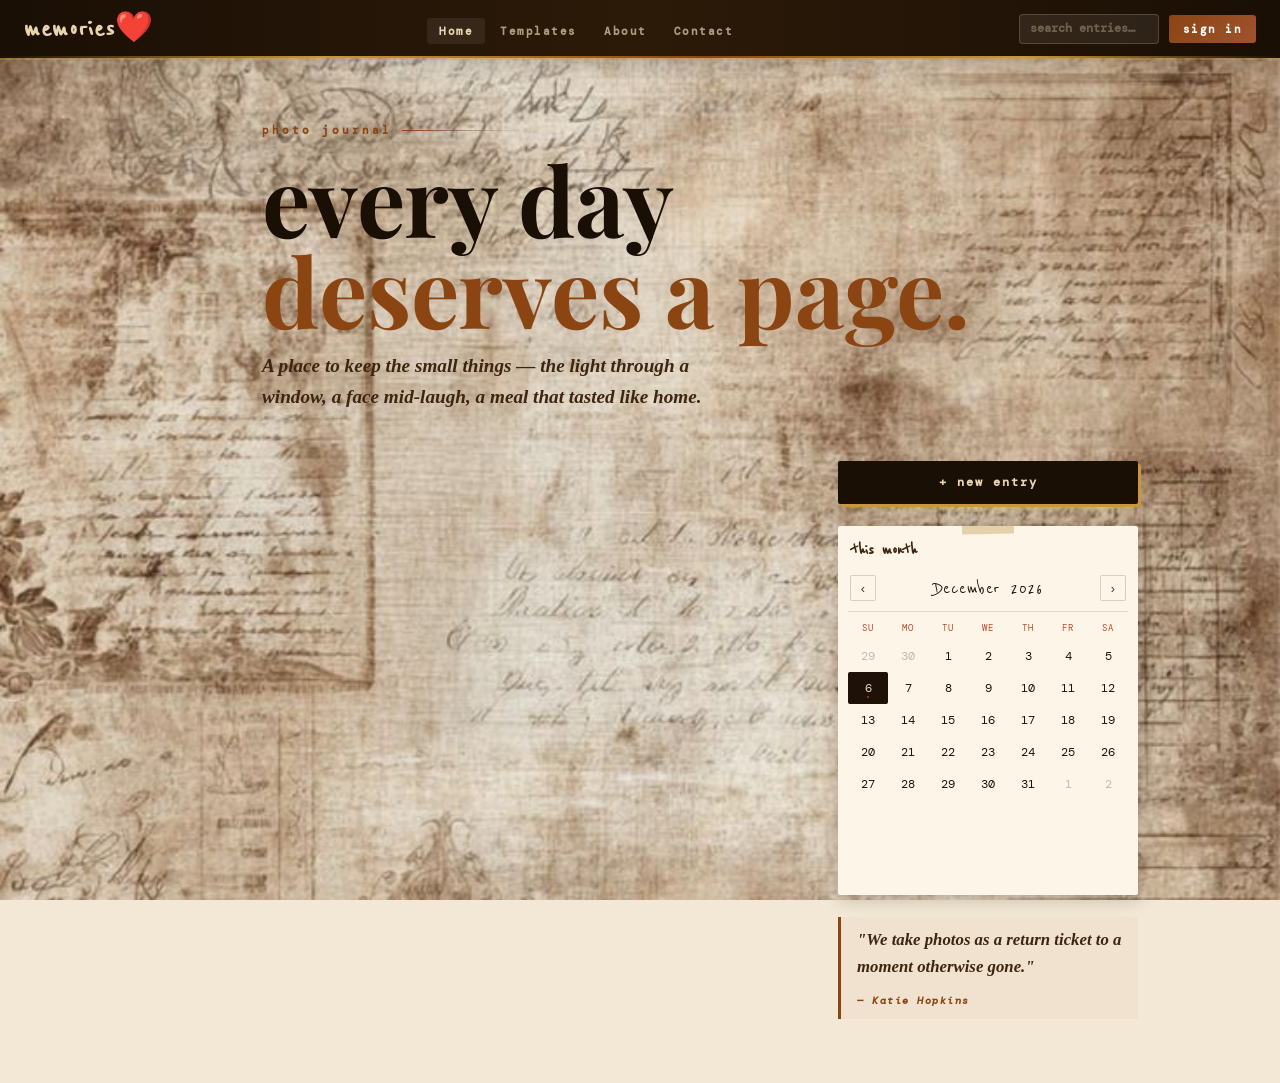
==== commit ad16cdc2: "Add files via upload" ====
--- a/index.html
+++ b/index.html
@@ -24,13 +24,13 @@
   <nav class="site-nav">
     <a class="nav-brand" href="#">memories❤️</a>
     <ul class="nav-links">
-      <li><a href="#" class="active">home</a></li>
-      <li><a href="template-editor.html">templates</a></li>
-      <li><a href="about.html">about</a></li>
+      <li><a href="#" class="active">Home</a></li>
+      <li><a href="template-editor.html">Templates</a></li>
+      <li><a href="about.html">About</a></li>
+      <li><a href="contact.html">Contact</a></li>
     </ul>
     <div class="nav-right">
       <input type="search" class="nav-search" placeholder="search entries…">
-      <button class="theme-toggle" id="themeToggler" title="toggle theme">🌃</button>
       <button class="btn-login" data-bs-toggle="modal" data-bs-target="#loginModal">sign in</button>
     </div>
   </nav>
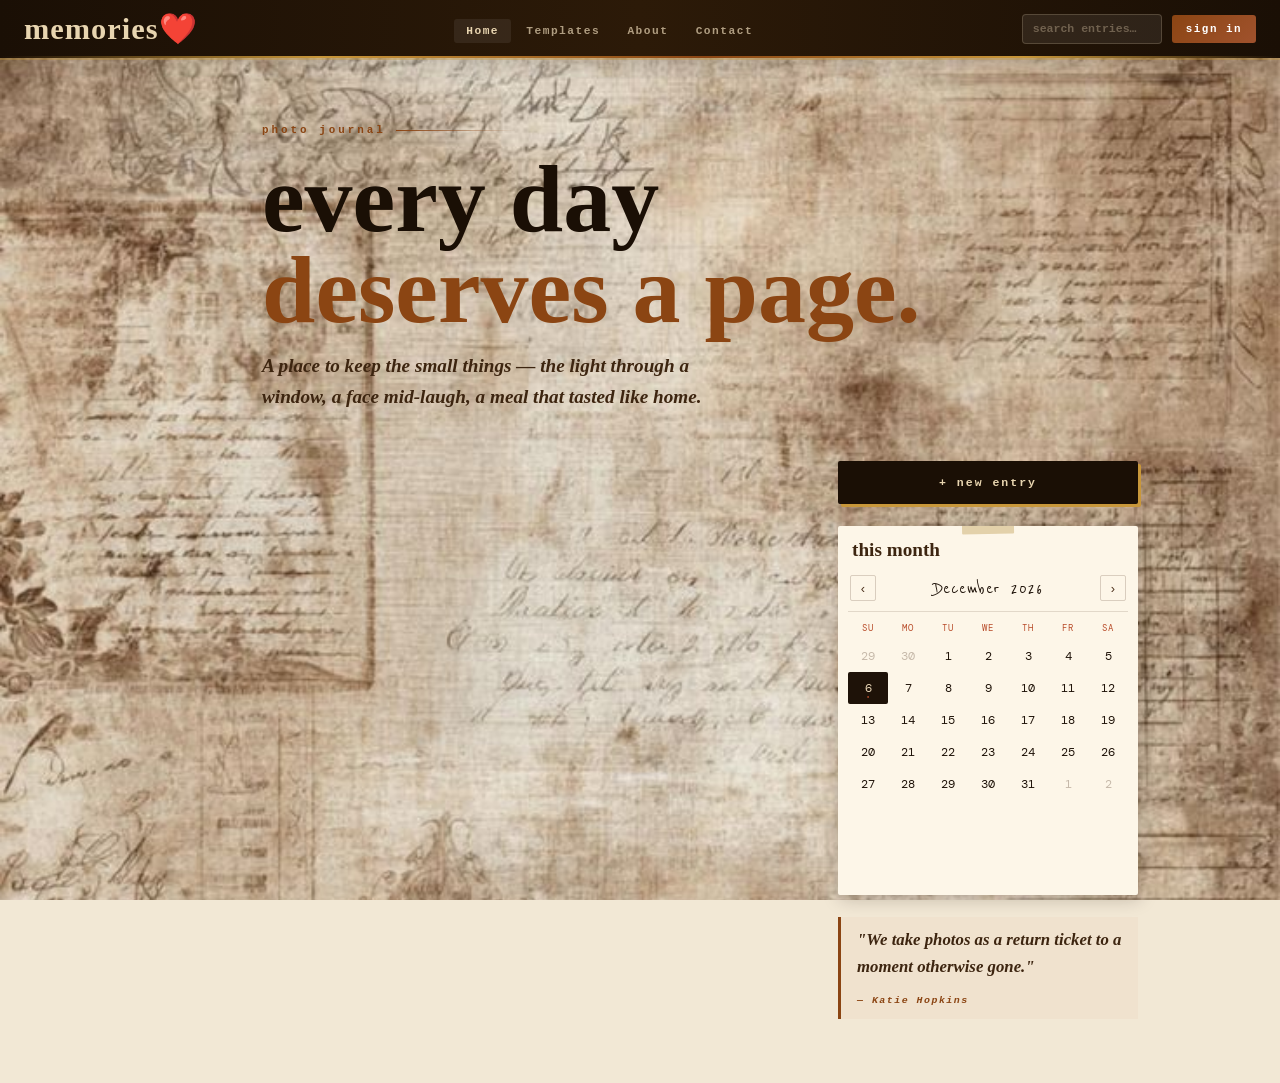
==== commit 430bde69: "Update index.html" ====
--- a/index.html
+++ b/index.html
@@ -6,9 +6,9 @@
   <meta name="viewport" content="width=device-width, initial-scale=1">
   <link rel="stylesheet" href="https://cdn.jsdelivr.net/npm/bootstrap@5.3.8/dist/css/bootstrap.min.css">
   <link rel="stylesheet" href="index.css">
-  <link
+  <!-- <link
     href="https://fonts.googleapis.com/css2?family=Reenie+Beanie&family=Playfair+Display:ital,wght@0,400;0,700;1,400;1,700&family=DM+Mono:wght@300;400&display=swap"
-    rel="stylesheet">
+    rel="stylesheet"> -->
   <title>Memories❤️</title>
   <style>
 
@@ -96,4 +96,4 @@
 
 </body>
 
-</html>+</html>
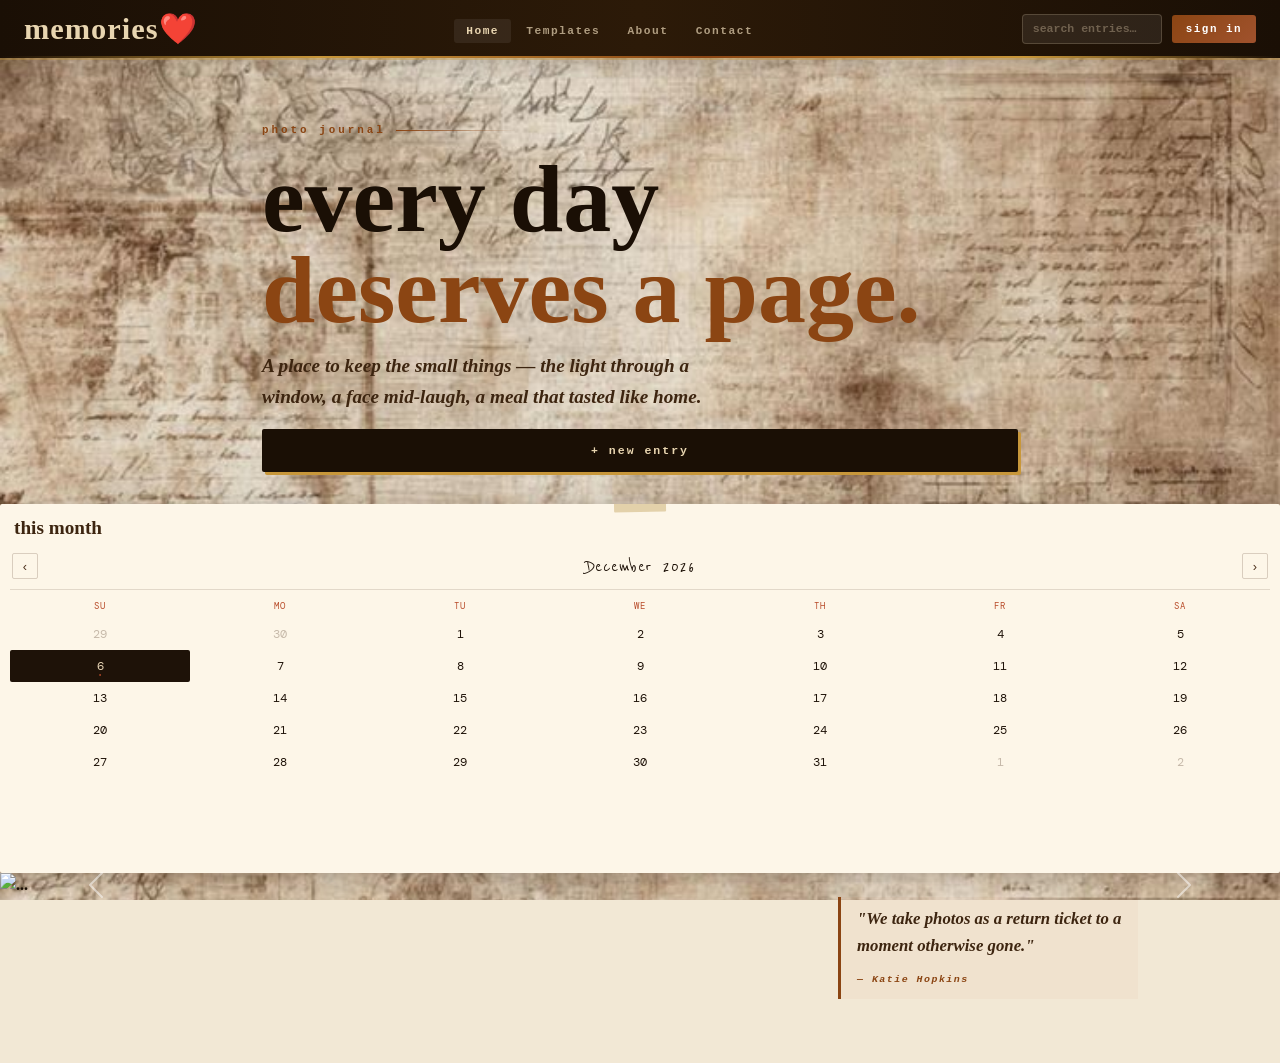
==== commit 4253bb90: "Refactor index.html structure and remove duplicates" ====
--- a/index.html
+++ b/index.html
@@ -2,98 +2,113 @@
 <html lang="en">
 
 <head>
-  <meta charset="utf-8">
-  <meta name="viewport" content="width=device-width, initial-scale=1">
-  <link rel="stylesheet" href="https://cdn.jsdelivr.net/npm/bootstrap@5.3.8/dist/css/bootstrap.min.css">
-  <link rel="stylesheet" href="index.css">
-  <!-- <link
-    href="https://fonts.googleapis.com/css2?family=Reenie+Beanie&family=Playfair+Display:ital,wght@0,400;0,700;1,400;1,700&family=DM+Mono:wght@300;400&display=swap"
-    rel="stylesheet"> -->
-  <title>Memories❤️</title>
-  <style>
-
-  </style>
+    <meta charset="utf-8">
+    <meta name="viewport" content="width=device-width, initial-scale=1">
+    <link rel="stylesheet" href="https://cdn.jsdelivr.net/npm/bootstrap@5.3.8/dist/css/bootstrap.min.css">
+    <link rel="stylesheet" href="index.css">
+    <title>Memories❤️</title>
 </head>
 
 <body>
 
-  <script src="https://cdn.jsdelivr.net/npm/bootstrap@5.3.8/dist/js/bootstrap.bundle.min.js"></script>
-  <script src="index.js"></script>
+    <!-- ── NAV ── -->
+    <nav class="site-nav">
+        <a class="nav-brand" href="#">memories❤️</a>
+        <ul class="nav-links">
+            <li><a href="#" class="active">Home</a></li>
+            <li><a href="template-editor.html">Templates</a></li>
+            <li><a href="about.html">About</a></li>
+            <li><a href="contact.html">Contact</a></li>
+        </ul>
+        <div class="nav-right">
+            <input type="search" class="nav-search" placeholder="search entries…">
+            <button class="btn-login" data-bs-toggle="modal" data-bs-target="#loginModal">sign in</button>
+        </div>
+    </nav>
 
-  <!-- ── NAV ── -->
-  <nav class="site-nav">
-    <a class="nav-brand" href="#">memories❤️</a>
-    <ul class="nav-links">
-      <li><a href="#" class="active">Home</a></li>
-      <li><a href="template-editor.html">Templates</a></li>
-      <li><a href="about.html">About</a></li>
-      <li><a href="contact.html">Contact</a></li>
-    </ul>
-    <div class="nav-right">
-      <input type="search" class="nav-search" placeholder="search entries…">
-      <button class="btn-login" data-bs-toggle="modal" data-bs-target="#loginModal">sign in</button>
-    </div>
-  </nav>
+    <!-- ── TOP BAND ── -->
+    <div class="top-band">
 
-  <!-- ── HERO ── -->
-  <div class="hero">
-    <div class="hero-eyebrow">photo journal</div>
-    <h1>every day<em>deserves a page.</em></h1>
-    <p class="hero-sub">A place to keep the small things — the light through a window, a face mid-laugh, a meal that
-      tasted like home.</p>
-  </div>
+        <!-- LEFT: compact hero + calendar -->
+        <div class="top-left">
+            <div class="hero">
+                <div class="hero-eyebrow">photo journal</div>
+                <h1>every day<em>deserves a page.</em></h1>
+                <p class="hero-sub">A place to keep the small things — the light through a window, a face mid-laugh, a
+                    meal that tasted like home.</p>
+                <a href="template-editor.html" class="add-btn hero-btn">+ new entry</a>
+            </div>
+            <div class="cal-wrap">
+                <div class="cal-label">this month</div>
+                <iframe src="calender.html" title="Calendar"></iframe>
+            </div>
+        </div>
 
-  <!-- ── MAIN ── -->
-  <div class="main-grid">
-    <div class="journal-col" id="journalFeed">
-      <!-- Injected dynamically by JavaScript -->
+        <div id="carouselExample" class="carousel slide" style="width: 100%; height: 100%;">
+            <div class="carousel-inner">
+                <div class="carousel-item active">
+                    <img src="p1.jpeg" class="d-block w-100" alt="...">
+                </div>
+                <div class="carousel-item">
+                    <img src="p2.jpeg" class="d-block w-100" alt="...">
+                </div>
+                <div class="carousel-item">
+                    <img src="p3.jpeg" class="d-block w-100" alt="...">
+                </div>
+            </div>
+            <button class="carousel-control-prev" type="button" data-bs-target="#carouselExample" data-bs-slide="prev">
+                <span class="carousel-control-prev-icon" aria-hidden="true"></span>
+                <span class="visually-hidden">Previous</span>
+            </button>
+            <button class="carousel-control-next" type="button" data-bs-target="#carouselExample" data-bs-slide="next">
+                <span class="carousel-control-next-icon" aria-hidden="true"></span>
+                <span class="visually-hidden">Next</span>
+            </button>
+        </div>
+
     </div>
 
-    <!-- ── SIDEBAR ── -->
-    <aside class="sidebar">
-      <a href="template-editor.html" class="add-btn">+ new entry</a>
+    <!-- ── MAIN GRID ── -->
+    <div class="main-grid">
+        <div class="journal-col" id="journalFeed"></div>
+        <aside class="sidebar">
+            <div class="quote-block">
+                <blockquote>"We take photos as a return ticket to a moment otherwise gone."</blockquote>
+                <cite>— Katie Hopkins</cite>
+            </div>
+        </aside>
+    </div>
 
-      <div class="cal-wrap">
-        <div class="cal-label">this month</div>
-        <iframe src="calender.html" title="Calendar"></iframe>
-      </div>
+    <!-- ── LOGIN MODAL ── -->
+    <div class="modal fade" id="loginModal" tabindex="-1" aria-hidden="true">
+        <div class="modal-dialog modal-dialog-centered" style="max-width:400px;">
+            <div class="modal-content">
+                <div class="modal-header">
+                    <h5 class="modal-title">sign in</h5>
+                    <button type="button" class="btn-close" data-bs-dismiss="modal"></button>
+                </div>
+                <div class="modal-body">
+                    <div class="mb-3">
+                        <label for="loginEmail">email</label>
+                        <input type="email" class="form-control" id="loginEmail" placeholder="you@example.com">
+                    </div>
+                    <div class="mb-4">
+                        <label for="loginPass">password</label>
+                        <input type="password" class="form-control" id="loginPass" placeholder="••••••••">
+                    </div>
+                    <button class="btn-submit" onclick="showToast('coming soon — stay tuned ✦')">log in</button>
+                    <p style="text-align:center;margin-top:1rem;font-size:0.82rem;color:#a07850;font-style:italic;">
+                        don't have an account? <a href="#" style="color:var(--rust);">create one</a>
+                    </p>
+                </div>
+            </div>
+        </div>
+    </div>
 
-      <div class="quote-block">
-        <blockquote>"We take photos as a return ticket to a moment otherwise gone."</blockquote>
-        <cite>— Katie Hopkins</cite>
-      </div>
-    </aside>
-  </div>
+    <div class="toast-strip" id="toast"></div>
 
-  <!-- ── LOGIN MODAL ── -->
-  <div class="modal fade" id="loginModal" tabindex="-1" aria-labelledby="loginModalLabel" aria-hidden="true">
-    <div class="modal-dialog modal-dialog-centered" style="max-width:400px;">
-      <div class="modal-content">
-        <div class="modal-header">
-          <h5 class="modal-title" id="loginModalLabel">sign in</h5>
-          <button type="button" class="btn-close" data-bs-dismiss="modal" aria-label="Close"></button>
-        </div>
-        <div class="modal-body">
-          <div class="mb-3">
-            <label for="loginEmail">email</label>
-            <input type="email" class="form-control" id="loginEmail" placeholder="you@example.com">
-          </div>
-          <div class="mb-4">
-            <label for="loginPass">password</label>
-            <input type="password" class="form-control" id="loginPass" placeholder="••••••••">
-          </div>
-          <button class="btn-submit" onclick="showToast('coming soon — stay tuned ✦')">log in</button>
-          <p style="text-align:center;margin-top:1rem;font-size:0.82rem;color:#a07850;font-style:italic;">
-            don't have an account? <a href="#" style="color:var(--rust);">create one</a>
-          </p>
-        </div>
-      </div>
-    </div>
-  </div>
-
-  <div class="toast-strip" id="toast"></div>
-
-
+    <script src="https://cdn.jsdelivr.net/npm/bootstrap@5.3.8/dist/js/bootstrap.bundle.min.js"></script>
+    <script src="index.js"></script>
 </body>
 
 </html>
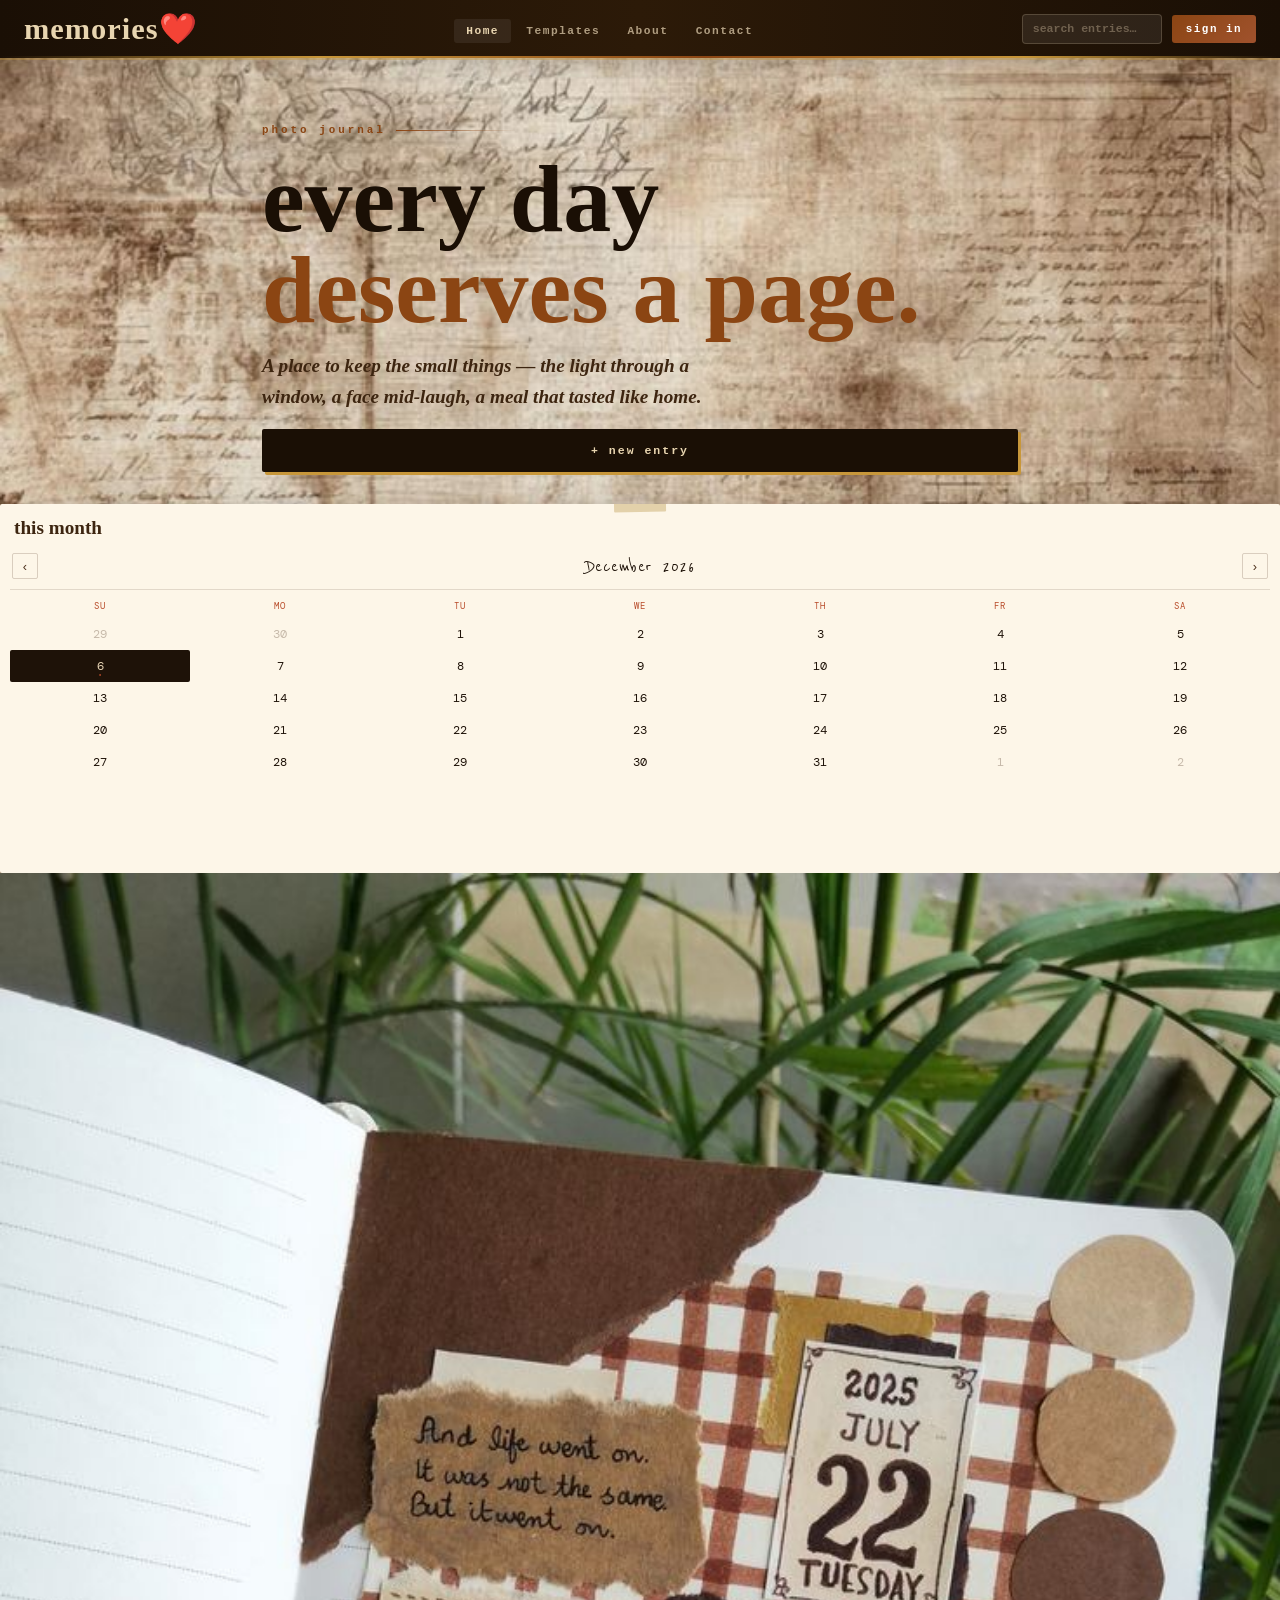
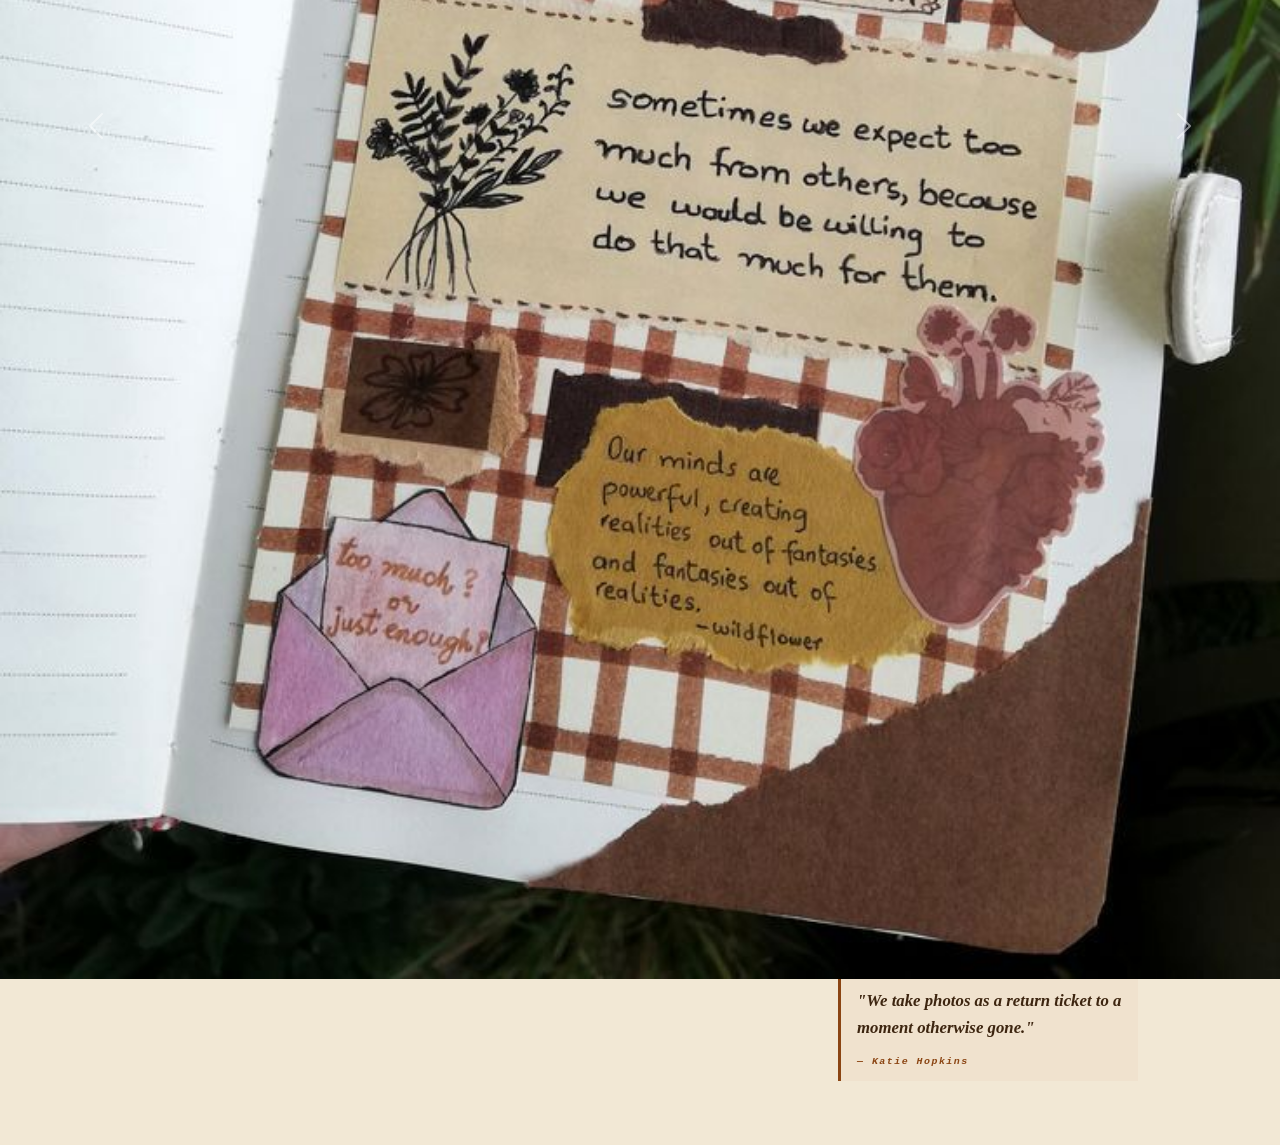
==== commit 0010650e: "Add files via upload" ====
--- a/index.html
+++ b/index.html
@@ -1,114 +1,114 @@
-<!doctype html>
-<html lang="en">
-
-<head>
-    <meta charset="utf-8">
-    <meta name="viewport" content="width=device-width, initial-scale=1">
-    <link rel="stylesheet" href="https://cdn.jsdelivr.net/npm/bootstrap@5.3.8/dist/css/bootstrap.min.css">
-    <link rel="stylesheet" href="index.css">
-    <title>Memories❤️</title>
-</head>
-
-<body>
-
-    <!-- ── NAV ── -->
-    <nav class="site-nav">
-        <a class="nav-brand" href="#">memories❤️</a>
-        <ul class="nav-links">
-            <li><a href="#" class="active">Home</a></li>
-            <li><a href="template-editor.html">Templates</a></li>
-            <li><a href="about.html">About</a></li>
-            <li><a href="contact.html">Contact</a></li>
-        </ul>
-        <div class="nav-right">
-            <input type="search" class="nav-search" placeholder="search entries…">
-            <button class="btn-login" data-bs-toggle="modal" data-bs-target="#loginModal">sign in</button>
-        </div>
-    </nav>
-
-    <!-- ── TOP BAND ── -->
-    <div class="top-band">
-
-        <!-- LEFT: compact hero + calendar -->
-        <div class="top-left">
-            <div class="hero">
-                <div class="hero-eyebrow">photo journal</div>
-                <h1>every day<em>deserves a page.</em></h1>
-                <p class="hero-sub">A place to keep the small things — the light through a window, a face mid-laugh, a
-                    meal that tasted like home.</p>
-                <a href="template-editor.html" class="add-btn hero-btn">+ new entry</a>
-            </div>
-            <div class="cal-wrap">
-                <div class="cal-label">this month</div>
-                <iframe src="calender.html" title="Calendar"></iframe>
-            </div>
-        </div>
-
-        <div id="carouselExample" class="carousel slide" style="width: 100%; height: 100%;">
-            <div class="carousel-inner">
-                <div class="carousel-item active">
-                    <img src="p1.jpeg" class="d-block w-100" alt="...">
-                </div>
-                <div class="carousel-item">
-                    <img src="p2.jpeg" class="d-block w-100" alt="...">
-                </div>
-                <div class="carousel-item">
-                    <img src="p3.jpeg" class="d-block w-100" alt="...">
-                </div>
-            </div>
-            <button class="carousel-control-prev" type="button" data-bs-target="#carouselExample" data-bs-slide="prev">
-                <span class="carousel-control-prev-icon" aria-hidden="true"></span>
-                <span class="visually-hidden">Previous</span>
-            </button>
-            <button class="carousel-control-next" type="button" data-bs-target="#carouselExample" data-bs-slide="next">
-                <span class="carousel-control-next-icon" aria-hidden="true"></span>
-                <span class="visually-hidden">Next</span>
-            </button>
-        </div>
-
-    </div>
-
-    <!-- ── MAIN GRID ── -->
-    <div class="main-grid">
-        <div class="journal-col" id="journalFeed"></div>
-        <aside class="sidebar">
-            <div class="quote-block">
-                <blockquote>"We take photos as a return ticket to a moment otherwise gone."</blockquote>
-                <cite>— Katie Hopkins</cite>
-            </div>
-        </aside>
-    </div>
-
-    <!-- ── LOGIN MODAL ── -->
-    <div class="modal fade" id="loginModal" tabindex="-1" aria-hidden="true">
-        <div class="modal-dialog modal-dialog-centered" style="max-width:400px;">
-            <div class="modal-content">
-                <div class="modal-header">
-                    <h5 class="modal-title">sign in</h5>
-                    <button type="button" class="btn-close" data-bs-dismiss="modal"></button>
-                </div>
-                <div class="modal-body">
-                    <div class="mb-3">
-                        <label for="loginEmail">email</label>
-                        <input type="email" class="form-control" id="loginEmail" placeholder="you@example.com">
-                    </div>
-                    <div class="mb-4">
-                        <label for="loginPass">password</label>
-                        <input type="password" class="form-control" id="loginPass" placeholder="••••••••">
-                    </div>
-                    <button class="btn-submit" onclick="showToast('coming soon — stay tuned ✦')">log in</button>
-                    <p style="text-align:center;margin-top:1rem;font-size:0.82rem;color:#a07850;font-style:italic;">
-                        don't have an account? <a href="#" style="color:var(--rust);">create one</a>
-                    </p>
-                </div>
-            </div>
-        </div>
-    </div>
-
-    <div class="toast-strip" id="toast"></div>
-
-    <script src="https://cdn.jsdelivr.net/npm/bootstrap@5.3.8/dist/js/bootstrap.bundle.min.js"></script>
-    <script src="index.js"></script>
-</body>
-
-</html>
+<!doctype html>
+<html lang="en">
+
+<head>
+    <meta charset="utf-8">
+    <meta name="viewport" content="width=device-width, initial-scale=1">
+    <link rel="stylesheet" href="https://cdn.jsdelivr.net/npm/bootstrap@5.3.8/dist/css/bootstrap.min.css">
+    <link rel="stylesheet" href="index.css">
+    <title>Memories❤️</title>
+</head>
+
+<body>
+
+    <!-- ── NAV ── -->
+    <nav class="site-nav">
+        <a class="nav-brand" href="#">memories❤️</a>
+        <ul class="nav-links">
+            <li><a href="#" class="active">Home</a></li>
+            <li><a href="template-editor.html">Templates</a></li>
+            <li><a href="about.html">About</a></li>
+            <li><a href="contact.html">Contact</a></li>
+        </ul>
+        <div class="nav-right">
+            <input type="search" class="nav-search" placeholder="search entries…">
+            <button class="btn-login" data-bs-toggle="modal" data-bs-target="#loginModal">sign in</button>
+        </div>
+    </nav>
+
+    <!-- ── TOP BAND ── -->
+    <div class="top-band">
+
+        <!-- LEFT: compact hero + calendar -->
+        <div class="top-left">
+            <div class="hero">
+                <div class="hero-eyebrow">photo journal</div>
+                <h1>every day<em>deserves a page.</em></h1>
+                <p class="hero-sub">A place to keep the small things — the light through a window, a face mid-laugh, a
+                    meal that tasted like home.</p>
+                <a href="template-editor.html" class="add-btn hero-btn">+ new entry</a>
+            </div>
+            <div class="cal-wrap">
+                <div class="cal-label">this month</div>
+                <iframe src="calender.html" title="Calendar"></iframe>
+            </div>
+        </div>
+
+        <div id="carouselExample" class="carousel slide" style="width: 100%; height: 100%;">
+            <div class="carousel-inner">
+                <div class="carousel-item active">
+                    <img src="p1.jpeg" class="d-block w-100" alt="...">
+                </div>
+                <div class="carousel-item">
+                    <img src="p2.jpeg" class="d-block w-100" alt="...">
+                </div>
+                <div class="carousel-item">
+                    <img src="p3.jpeg" class="d-block w-100" alt="...">
+                </div>
+            </div>
+            <button class="carousel-control-prev" type="button" data-bs-target="#carouselExample" data-bs-slide="prev">
+                <span class="carousel-control-prev-icon" aria-hidden="true"></span>
+                <span class="visually-hidden">Previous</span>
+            </button>
+            <button class="carousel-control-next" type="button" data-bs-target="#carouselExample" data-bs-slide="next">
+                <span class="carousel-control-next-icon" aria-hidden="true"></span>
+                <span class="visually-hidden">Next</span>
+            </button>
+        </div>
+
+    </div>
+
+    <!-- ── MAIN GRID ── -->
+    <div class="main-grid">
+        <div class="journal-col" id="journalFeed"></div>
+        <aside class="sidebar">
+            <div class="quote-block">
+                <blockquote>"We take photos as a return ticket to a moment otherwise gone."</blockquote>
+                <cite>— Katie Hopkins</cite>
+            </div>
+        </aside>
+    </div>
+
+    <!-- ── LOGIN MODAL ── -->
+    <div class="modal fade" id="loginModal" tabindex="-1" aria-hidden="true">
+        <div class="modal-dialog modal-dialog-centered" style="max-width:400px;">
+            <div class="modal-content">
+                <div class="modal-header">
+                    <h5 class="modal-title">sign in</h5>
+                    <button type="button" class="btn-close" data-bs-dismiss="modal"></button>
+                </div>
+                <div class="modal-body">
+                    <div class="mb-3">
+                        <label for="loginEmail">email</label>
+                        <input type="email" class="form-control" id="loginEmail" placeholder="you@example.com">
+                    </div>
+                    <div class="mb-4">
+                        <label for="loginPass">password</label>
+                        <input type="password" class="form-control" id="loginPass" placeholder="••••••••">
+                    </div>
+                    <button class="btn-submit" onclick="showToast('coming soon — stay tuned ✦')">log in</button>
+                    <p style="text-align:center;margin-top:1rem;font-size:0.82rem;color:#a07850;font-style:italic;">
+                        don't have an account? <a href="#" style="color:var(--rust);">create one</a>
+                    </p>
+                </div>
+            </div>
+        </div>
+    </div>
+
+    <div class="toast-strip" id="toast"></div>
+
+    <script src="https://cdn.jsdelivr.net/npm/bootstrap@5.3.8/dist/js/bootstrap.bundle.min.js"></script>
+    <script src="index.js"></script>
+</body>
+
+</html>
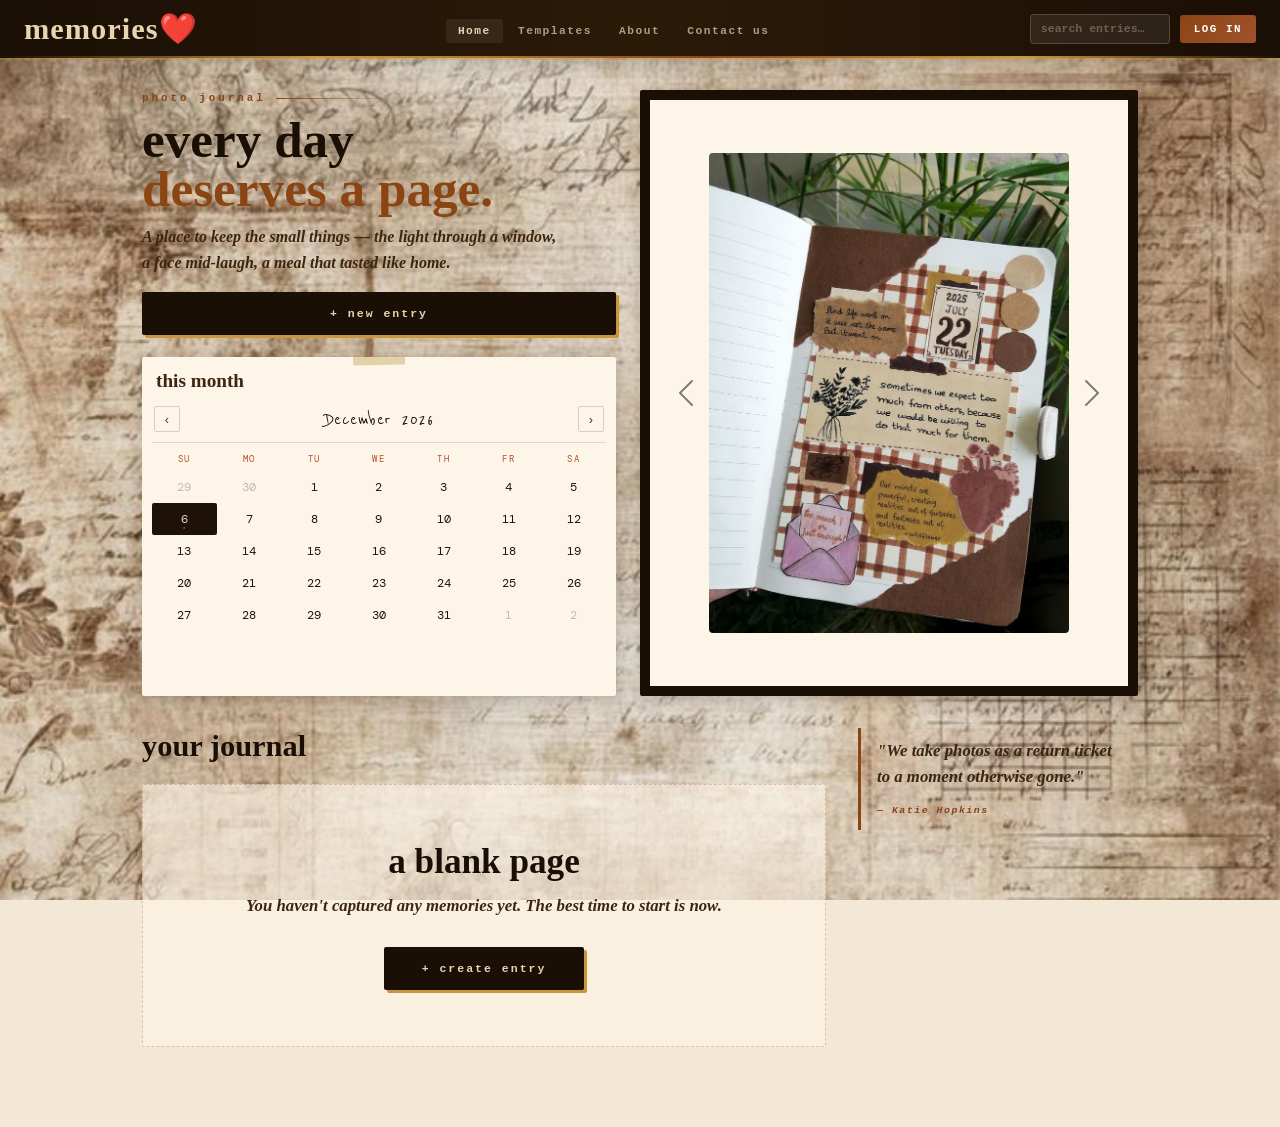
==== commit 93f5c1c1: "Add files via upload" ====
--- a/index.html
+++ b/index.html
@@ -18,11 +18,11 @@
             <li><a href="#" class="active">Home</a></li>
             <li><a href="template-editor.html">Templates</a></li>
             <li><a href="about.html">About</a></li>
-            <li><a href="contact.html">Contact</a></li>
+            <li><a href="contact.html">Contact us</a></li>
         </ul>
         <div class="nav-right">
             <input type="search" class="nav-search" placeholder="search entries…">
-            <button class="btn-login" data-bs-toggle="modal" data-bs-target="#loginModal">sign in</button>
+            <button class="btn-login" data-bs-toggle="modal" data-bs-target="#loginModal">LOG IN</button>
         </div>
     </nav>
 
@@ -44,16 +44,27 @@
             </div>
         </div>
 
-        <div id="carouselExample" class="carousel slide" style="width: 100%; height: 100%;">
-            <div class="carousel-inner">
-                <div class="carousel-item active">
-                    <img src="p1.jpeg" class="d-block w-100" alt="...">
+        <div id="carouselExample" class="carousel slide carousel-dark"
+            style="width: 100%; height: 100%; background-color: #fdf6e8; border-radius: 2px; box-shadow: 2px 4px 18px rgba(26, 15, 5, 0.22); border: 10px solid #1a0f05;"
+            data-bs-ride="carousel">
+            <div class="carousel-inner h-100">
+                <div class="carousel-item active h-100">
+                    <div class="d-flex justify-content-center align-items-center h-100">
+                        <img src="p1.jpeg" class="d-block" alt="..."
+                            style="max-height: 100%; max-width: 100%; object-fit:fill;">
+                    </div>
                 </div>
-                <div class="carousel-item">
-                    <img src="p2.jpeg" class="d-block w-100" alt="...">
+                <div class="carousel-item h-100">
+                    <div class="d-flex justify-content-center align-items-center h-100">
+                        <img src="p2.jpeg" class="d-block" alt="..."
+                            style="max-height: 100%; max-width: 100%; object-fit:cover;">
+                    </div>
                 </div>
-                <div class="carousel-item">
-                    <img src="p3.jpeg" class="d-block w-100" alt="...">
+                <div class="carousel-item h-100">
+                    <div class="d-flex justify-content-center align-items-center h-100">
+                        <img src="p3.jpeg" class="d-block" alt="..."
+                            style="max-height: 100%; max-width: 100%; object-fit:cover;">
+                    </div>
                 </div>
             </div>
             <button class="carousel-control-prev" type="button" data-bs-target="#carouselExample" data-bs-slide="prev">
@@ -84,7 +95,7 @@
         <div class="modal-dialog modal-dialog-centered" style="max-width:400px;">
             <div class="modal-content">
                 <div class="modal-header">
-                    <h5 class="modal-title">sign in</h5>
+                    <h5 class="modal-title">LOG IN</h5>
                     <button type="button" class="btn-close" data-bs-dismiss="modal"></button>
                 </div>
                 <div class="modal-body">
@@ -98,8 +109,33 @@
                     </div>
                     <button class="btn-submit" onclick="showToast('coming soon — stay tuned ✦')">log in</button>
                     <p style="text-align:center;margin-top:1rem;font-size:0.82rem;color:#a07850;font-style:italic;">
-                        don't have an account? <a href="#" style="color:var(--rust);">create one</a>
+                        don't have an account? <a href="#signupModal" data-bs-toggle="modal"
+                            style="color:var(--rust);">create one</a>
                     </p>
+                </div>
+            </div>
+        </div>
+    </div>
+
+    <!-- ── SIGNUP MODAL ── -->
+    <div class="modal fade" id="signupModal" tabindex="-1" aria-hidden="true">
+        <div class="modal-dialog modal-dialog-centered" style="max-width:400px;">
+            <div class="modal-content">
+                <div class="modal-header">
+                    <h5 class="modal-title">SIGN UP </h5>
+                    <button type="button" class="btn-close" data-bs-dismiss="modal"></button>
+                </div>
+                <div class="modal-body">
+                    <div class="mb-3">
+                        <label for="loginEmail">email</label>
+                        <input type="email" class="form-control" id="loginEmail" placeholder="you@example.com">
+                    </div>
+                    <div class="mb-4">
+                        <label for="loginPass">password</label>
+                        <input type="password" class="form-control" id="loginPass" placeholder="••••••••">
+                    </div>
+                    <button class="btn-submit" onclick="showToast('coming soon — stay tuned ✦')">SIGN UP</button>
+
                 </div>
             </div>
         </div>
--- a/index.css
+++ b/index.css
@@ -1,667 +1,1072 @@
- :root {
-     --ink: #1a0f05;
-     --ink-soft: #3d2510;
-     --rust: #8b4513;
-     --rust-light: #a0522d;
-     --gold: #c8973a;
-     --sand: #e8d5b0;
-     --paper: #f2e8d5;
-     --paper-dark: #e0cba8;
-     --paper-mid: #ead5b0;
-     --tape: rgba(210, 185, 130, 0.6);
-     --shadow: rgba(26, 15, 5, 0.22);
-     --card-bg: #fdf6e8;
- }
-
- *,
- *::before,
- *::after {
-     box-sizing: border-box;
-     font-weight: bold !important;
-     text-transform: none !important;
- }
-
- body {
-     margin: 0;
-     font-family: 'Playfair Display', Georgia, serif;
-     background-color: var(--paper);
-     background-image: url('a1.jpeg');
-     background-size: cover;
-     background-position: center;
-     background-attachment: fixed;
-     min-height: 100vh;
-     color: var(--ink);
- }
-
- /* ── NAV ── */
- .site-nav {
-     background: linear-gradient(90deg, #1a0f05 0%, #2c1a08 50%, #1a0f05 100%);
-     padding: 0 1.5rem;
-     display: flex;
-     align-items: center;
-     justify-content: space-between;
-     height: 58px;
-     position: sticky;
-     top: 0;
-     z-index: 100;
-     box-shadow: 0 2px 0 rgba(200, 151, 58, 0.35), 0 4px 24px var(--shadow);
- }
-
- .site-nav::after {
-     content: '';
-     position: absolute;
-     bottom: 0;
-     left: 0;
-     right: 0;
-     height: 2px;
-     background: linear-gradient(90deg, transparent 0%, var(--gold) 25%, var(--rust) 55%, var(--gold) 80%, transparent 100%);
- }
-
- .nav-brand {
-     font-family: 'Reenie Beanie', cursive;
-     font-size: 1.9rem;
-     color: var(--sand);
-     text-decoration: none;
-     letter-spacing: 1px;
-     line-height: 1;
-     transition: color 0.2s;
- }
-
- .nav-brand:hover {
-     color: #fff;
- }
-
- .nav-links {
-     display: flex;
-     align-items: center;
-     gap: 0.2rem;
-     list-style: none;
-     margin: 0;
-     padding: 0;
- }
-
- .nav-links a {
-     color: rgba(232, 213, 181, 0.7);
-     text-decoration: none;
-     font-family: 'DM Mono', monospace;
-     font-size: 0.7rem;
-     letter-spacing: 1.5px;
-     text-transform: uppercase;
-     padding: 6px 12px;
-     border-radius: 3px;
-     transition: color 0.2s, background 0.2s;
- }
-
- .nav-links a:hover,
- .nav-links a.active {
-     color: var(--sand);
-     background: rgba(255, 255, 255, 0.07);
- }
-
- .nav-right {
-     display: flex;
-     align-items: center;
-     gap: 10px;
- }
-
- .nav-search {
-     background: rgba(255, 255, 255, 0.08);
-     border: 1px solid rgba(232, 213, 181, 0.2);
-     border-radius: 4px;
-     color: var(--sand);
-     font-family: 'DM Mono', monospace;
-     font-size: 0.72rem;
-     padding: 5px 10px;
-     outline: none;
-     width: 140px;
-     transition: border-color 0.2s, width 0.3s;
- }
-
- .nav-search::placeholder {
-     color: rgba(232, 213, 181, 0.35);
- }
-
- .nav-search:focus {
-     border-color: var(--rust-light);
-     width: 190px;
- }
-
- .btn-login {
-     background: linear-gradient(135deg, var(--rust) 0%, var(--rust-light) 100%);
-     border: none;
-     color: #fff;
-     font-family: 'DM Mono', monospace;
-     font-size: 0.68rem;
-     letter-spacing: 1.5px;
-     text-transform: uppercase;
-     padding: 6px 14px;
-     border-radius: 3px;
-     cursor: pointer;
-     transition: background 0.2s;
- }
-
- .btn-login:hover {
-     background: var(--rust-light);
- }
-
- .theme-toggle {
-     background: none;
-     border: 1px solid rgba(232, 213, 181, 0.2);
-     color: rgba(232, 213, 181, 0.6);
-     border-radius: 3px;
-     width: 30px;
-     height: 30px;
-     font-size: 0.9rem;
-     cursor: pointer;
-     transition: border-color 0.2s;
- }
-
- .theme-toggle:hover {
-     border-color: var(--rust-light);
- }
-
- /* ── HERO ── */
- .hero {
-     padding: 4rem 2rem 2rem;
-     max-width: 820px;
-     margin: 0 auto;
- }
-
- .hero-eyebrow {
-     font-family: 'DM Mono', monospace;
-     font-size: 0.68rem;
-     letter-spacing: 3px;
-     text-transform: uppercase;
-     color: var(--rust);
-     margin-bottom: 0.9rem;
-     display: flex;
-     align-items: center;
-     gap: 10px;
- }
-
- .hero-eyebrow::after {
-     content: '';
-     flex: 1;
-     height: 1px;
-     background: linear-gradient(90deg, var(--rust), transparent);
-     max-width: 120px;
- }
-
- .hero h1 {
-     font-family: 'Playfair Display', Georgia, serif;
-     font-size: clamp(3.2rem, 8vw, 6rem);
-     line-height: 0.95;
-     color: var(--ink);
-     margin: 0 0 1rem;
-     font-weight: 700;
- }
-
- .hero h1 em {
-     color: var(--rust);
-     font-style: normal;
-     display: block;
- }
-
- .hero-sub {
-     font-family: 'Crimson Pro', serif;
-     font-style: italic;
-     font-size: 1.2rem;
-     color: var(--ink-soft);
-     font-weight: 300;
-     max-width: 480px;
-     line-height: 1.6;
- }
-
- /* ── MAIN GRID ── */
- .main-grid {
-     display: grid;
-     grid-template-columns: 1fr 300px;
-     gap: 2rem;
-     max-width: 1060px;
-     margin: 0 auto;
-     padding: 0 2rem 4rem;
- }
-
- @media (max-width: 760px) {
-     .main-grid {
-         grid-template-columns: 1fr;
-     }
- }
-
- /* ── JOURNAL SECTION LABEL ── */
- .section-head {
-     display: flex;
-     align-items: baseline;
-     gap: 10px;
-     margin-bottom: 1.2rem;
- }
-
- .section-head h2 {
-     font-family: 'Reenie Beanie', cursive;
-     font-size: 1.9rem;
-     color: var(--ink);
-     margin: 0;
-     font-weight: 400;
- }
-
- .section-head .tally {
-     font-family: 'DM Mono', monospace;
-     font-size: 0.65rem;
-     letter-spacing: 2px;
-     text-transform: uppercase;
-     color: var(--rust);
-     padding: 2px 8px;
-     border: 1px solid var(--rust);
-     border-radius: 2px;
- }
-
- /* ── MEMORY CARDS ── */
- /* tape corner effect */
- .memory-card {
-     background: var(--card-bg);
-     border-radius: 2px;
-     box-shadow: 2px 4px 18px var(--shadow), 0 1px 3px rgba(0, 0, 0, 0.08);
-     overflow: visible;
-     position: relative;
-     margin-bottom: 1.6rem;
-     transition: transform 0.25s, box-shadow 0.25s;
- }
-
- .memory-card:hover {
-     transform: rotate(0deg) translateY(-3px);
-     box-shadow: 4px 10px 32px var(--shadow);
- }
-
- /* subtle tilt */
- .memory-card:nth-child(odd) {
-     transform: rotate(-0.4deg);
- }
-
- .memory-card:nth-child(even) {
-     transform: rotate(0.3deg);
- }
-
- .memory-card:nth-child(odd):hover {
-     transform: rotate(-0.4deg) translateY(-3px);
- }
-
- .memory-card:nth-child(even):hover {
-     transform: rotate(0.3deg) translateY(-3px);
- }
-
- /* tape corners */
- .memory-card::before,
- .memory-card::after {
-     content: '';
-     position: absolute;
-     width: 38px;
-     height: 14px;
-     background: var(--tape);
-     border-radius: 1px;
-     z-index: 2;
-     box-shadow: 0 1px 3px rgba(0, 0, 0, 0.12);
- }
-
- .memory-card::before {
-     top: -7px;
-     left: 18px;
-     transform: rotate(-2deg);
- }
-
- .memory-card::after {
-     top: -7px;
-     right: 22px;
-     transform: rotate(1.5deg);
- }
-
- .mc-img {
-     width: 100%;
-     height: 210px;
-     object-fit: cover;
-     display: block;
- }
-
- .mc-img-placeholder {
-     width: 100%;
-     height: 210px;
-     background: linear-gradient(135deg, var(--paper-dark) 0%, var(--sand) 100%);
-     display: flex;
-     align-items: center;
-     justify-content: center;
-     font-size: 2.8rem;
-     color: rgba(74, 47, 26, 0.35);
- }
-
- .mc-body {
-     padding: 1rem 1.2rem 1.1rem;
- }
-
- .mc-date {
-     font-family: 'DM Mono', monospace;
-     font-size: 0.65rem;
-     letter-spacing: 2px;
-     text-transform: uppercase;
-     color: var(--rust);
-     margin-bottom: 5px;
- }
-
- .mc-title {
-     font-family: 'Crimson Pro', serif;
-     font-size: 1.25rem;
-     font-weight: 600;
-     color: var(--ink);
-     margin: 0 0 5px;
- }
-
- .mc-text {
-     font-size: 0.97rem;
-     color: var(--ink-soft);
-     line-height: 1.65;
-     font-style: italic;
-     font-weight: 300;
-     margin: 0;
- }
-
- .empty-state {
-     background: rgba(253, 246, 232, 0.6);
-     border: 1.5px dashed rgba(184, 76, 42, 0.3);
-     border-radius: 2px;
-     padding: 3.5rem 2rem;
-     text-align: center;
-     margin-bottom: 2rem;
- }
-
- .empty-state h3 {
-     font-family: 'Reenie Beanie', cursive;
-     font-size: 2.2rem;
-     color: var(--ink);
-     margin: 0 0 10px;
- }
-
- .empty-state p {
-     font-style: italic;
-     color: var(--ink-soft);
-     font-size: 1.05rem;
-     margin-bottom: 1.8rem;
- }
-
- .filmstrip {
-     display: flex;
-     gap: 1.4rem;
-     overflow-x: auto;
-     padding: 0.8rem 0.8rem 1.5rem;
-     margin: -0.8rem -0.8rem 1.6rem -0.8rem;
-     scroll-snap-type: x mandatory;
-     scrollbar-width: thin;
-     scrollbar-color: var(--rust-light) transparent;
- }
-
- .filmstrip::-webkit-scrollbar {
-     height: 6px;
- }
-
- .filmstrip::-webkit-scrollbar-thumb {
-     background: var(--rust-light);
-     border-radius: 3px;
- }
-
- .filmstrip .memory-card {
-     flex: 0 0 240px;
-     scroll-snap-align: start;
-     margin-bottom: 0;
-     /* Override default spacing for horizontal layout */
- }
-
- .filmstrip .mc-img-placeholder {
-     height: 130px;
-     font-size: 2rem;
- }
-
- @media (max-width: 480px) {
-     .filmstrip .memory-card {
-         flex: 0 0 82%;
-     }
- }
-
- /* ── SIDEBAR ── */
- .sidebar {
-     display: flex;
-     flex-direction: column;
-     gap: 1.4rem;
- }
-
- .add-btn {
-     display: block;
-     text-align: center;
-     background: var(--ink);
-     color: var(--sand);
-     font-family: 'DM Mono', monospace;
-     font-size: 0.72rem;
-     letter-spacing: 2px;
-     text-transform: uppercase;
-     padding: 13px 20px;
-     border-radius: 2px;
-     text-decoration: none;
-     border: none;
-     width: 100%;
-     cursor: pointer;
-     box-shadow: 3px 3px 0 var(--gold);
-     transition: transform 0.15s, box-shadow 0.15s;
- }
-
- .add-btn:hover {
-     transform: translate(-2px, -2px);
-     box-shadow: 5px 5px 0 var(--gold);
-     color: #fff;
- }
-
- /* ── CALENDAR WIDGET ── */
- .cal-wrap {
-     background: var(--card-bg);
-     border-radius: 2px;
-     box-shadow: 2px 4px 18px var(--shadow);
-     position: relative;
-     overflow: hidden;
- }
-
- /* tape on calendar too */
- .cal-wrap::before {
-     content: '';
-     position: absolute;
-     top: -6px;
-     left: 50%;
-     transform: translateX(-50%) rotate(-1deg);
-     width: 52px;
-     height: 14px;
-     background: var(--tape);
-     border-radius: 1px;
-     z-index: 5;
- }
-
- .cal-label {
-     font-family: 'Reenie Beanie', cursive;
-     font-size: 1.2rem;
-     color: var(--ink-soft);
-     padding: 10px 14px 0;
- }
-
- .cal-wrap iframe {
-     width: 100%;
-     height: 330px;
-     border: none;
-     display: block;
- }
-
- /* ── QUOTE ── */
- .quote-block {
-     border-left: 3px solid var(--rust);
-     padding: 0.6rem 1rem;
-     background: rgba(184, 76, 42, 0.04);
- }
-
- .quote-block blockquote {
-     font-family: 'Crimson Pro', serif;
-     font-style: italic;
-     font-size: 1.05rem;
-     color: var(--ink-soft);
-     margin: 0 0 5px;
-     line-height: 1.6;
-     font-weight: 300;
- }
-
- .quote-block cite {
-     font-family: 'DM Mono', monospace;
-     font-size: 0.62rem;
-     letter-spacing: 1.5px;
-     text-transform: uppercase;
-     color: var(--rust);
- }
-
- /* ── LOGIN MODAL ── */
- .modal-content {
-     border: none;
-     border-radius: 2px;
-     background: var(--paper);
-     box-shadow: 0 20px 60px var(--shadow);
- }
-
- .modal-header {
-     background: var(--ink);
-     border: none;
-     padding: 1rem 1.4rem;
- }
-
- .modal-title {
-     font-family: 'Reenie Beanie', cursive;
-     font-size: 1.6rem;
-     color: var(--sand);
-     font-weight: 400;
- }
-
- .modal-header .btn-close {
-     filter: invert(1);
- }
-
- .modal-body {
-     padding: 1.6rem;
-     background: var(--paper);
-     background-image: url("data:image/svg+xml,%3Csvg xmlns='http://www.w3.org/2000/svg' width='4' height='4'%3E%3Crect width='4' height='4' fill='%23f7efe0'/%3E%3Ccircle cx='1' cy='1' r='0.4' fill='%23c8a87a' opacity='0.15'/%3E%3C/svg%3E");
- }
-
- .modal-body label {
-     font-family: 'DM Mono', monospace;
-     font-size: 0.65rem;
-     letter-spacing: 1.5px;
-     text-transform: uppercase;
-     color: var(--ink-soft);
-     margin-bottom: 4px;
- }
-
- .modal-body .form-control {
-     border: 1px solid var(--sand);
-     border-radius: 2px;
-     background: var(--card-bg);
-     font-family: 'Crimson Pro', serif;
-     font-size: 1rem;
-     color: var(--ink);
- }
-
- .modal-body .form-control:focus {
-     border-color: var(--rust);
-     box-shadow: 0 0 0 2px rgba(184, 76, 42, 0.12);
- }
-
- .btn-submit {
-     background: var(--ink);
-     color: var(--sand);
-     font-family: 'DM Mono', monospace;
-     font-size: 0.68rem;
-     letter-spacing: 2px;
-     text-transform: uppercase;
-     border: none;
-     padding: 10px 20px;
-     border-radius: 2px;
-     width: 100%;
-     box-shadow: 3px 3px 0 var(--gold);
-     transition: transform 0.15s, box-shadow 0.15s;
-     cursor: pointer;
- }
-
- .btn-submit:hover {
-     transform: translate(-1px, -1px);
-     box-shadow: 4px 4px 0 var(--gold);
- }
-
- /* ── TOAST NOTIF ── */
- .toast-strip {
-     position: fixed;
-     bottom: 20px;
-     left: 50%;
-     transform: translateX(-50%) translateY(60px);
-     background: var(--ink);
-     color: var(--sand);
-     font-family: 'DM Mono', monospace;
-     font-size: 0.7rem;
-     letter-spacing: 1.5px;
-     padding: 10px 22px;
-     border-radius: 2px;
-     box-shadow: 3px 3px 0 var(--gold);
-     opacity: 0;
-     transition: all 0.35s cubic-bezier(0.34, 1.56, 0.64, 1);
-     z-index: 999;
-     pointer-events: none;
- }
-
- .toast-strip.show {
-     opacity: 1;
-     transform: translateX(-50%) translateY(0);
- }
-
- /* ── ABOUT SECTION ── */
- .about-container {
-     display: flex;
-     justify-content: center;
-     align-items: center;
-     min-height: calc(100vh - 58px); /* Full height minus nav */
-     padding: 2rem;
- }
-
- .about-box {
-     background: var(--card-bg);
-     border-radius: 2px;
-     padding: 3rem 4rem;
-     max-width: 600px;
-     box-shadow: 2px 4px 18px var(--shadow), 0 1px 3px rgba(0, 0, 0, 0.08);
-     position: relative;
-     text-align: center;
- }
-
- .about-box::before {
-     content: '';
-     position: absolute;
-     width: 60px;
-     height: 18px;
-     background: var(--tape);
-     border-radius: 1px;
-     z-index: 2;
-     box-shadow: 0 1px 3px rgba(0, 0, 0, 0.12);
-     top: -9px;
-     left: 50%;
-     transform: translateX(-50%) rotate(-1deg);
- }
-
- .about-title {
-     font-family: 'Reenie Beanie', cursive;
-     font-size: 3rem;
-     color: var(--ink);
-     margin: 0 0 1.5rem;
-     font-weight: 400;
- }
-
- .about-text {
-     font-family: 'Crimson Pro', serif;
-     font-size: 1.15rem;
-     line-height: 1.8;
-     color: var(--ink-soft);
-     margin: 0;
- }+:root {
+    --ink: #1a0f05;
+    --ink-soft: #3d2510;
+    --rust: #8b4513;
+    --rust-light: #a0522d;
+    --gold: #c8973a;
+    --sand: #e8d5b0;
+    --paper: #f2e8d5;
+    --paper-dark: #e0cba8;
+    --paper-mid: #ead5b0;
+    --tape: rgba(210, 185, 130, 0.6);
+    --shadow: rgba(26, 15, 5, 0.22);
+    --card-bg: #fdf6e8;
+}
+
+*,
+*::before,
+*::after {
+    box-sizing: border-box;
+    font-weight: bold !important;
+    text-transform: none !important;
+}
+
+body {
+    margin: 0;
+    font-family: 'Playfair Display', Georgia, serif;
+    background-color: var(--paper);
+    background-image: url('a1.jpeg');
+    background-size: cover;
+    background-position: center;
+    background-attachment: fixed;
+    min-height: 100vh;
+    color: var(--ink);
+}
+
+/* ── NAV ── */
+.site-nav {
+    background: linear-gradient(90deg, #1a0f05 0%, #2c1a08 50%, #1a0f05 100%);
+    padding: 0 1.5rem;
+    display: flex;
+    align-items: center;
+    justify-content: space-between;
+    height: 58px;
+    position: sticky;
+    top: 0;
+    z-index: 100;
+    box-shadow: 0 2px 0 rgba(200, 151, 58, 0.35), 0 4px 24px var(--shadow);
+}
+
+.site-nav::after {
+    content: '';
+    position: absolute;
+    bottom: 0;
+    left: 0;
+    right: 0;
+    height: 2px;
+    background: linear-gradient(90deg, transparent 0%, var(--gold) 25%, var(--rust) 55%, var(--gold) 80%, transparent 100%);
+}
+
+.nav-brand {
+    font-family: 'Reenie Beanie', cursive;
+    font-size: 1.9rem;
+    color: var(--sand);
+    text-decoration: none;
+    letter-spacing: 1px;
+    line-height: 1;
+    transition: color 0.2s;
+}
+
+.nav-brand:hover {
+    color: #fff;
+}
+
+.nav-links {
+    display: flex;
+    align-items: center;
+    gap: 0.2rem;
+    list-style: none;
+    margin: 0;
+    padding: 0;
+}
+
+.nav-links a {
+    color: rgba(232, 213, 181, 0.7);
+    text-decoration: none;
+    font-family: 'DM Mono', monospace;
+    font-size: 0.7rem;
+    letter-spacing: 1.5px;
+    text-transform: uppercase;
+    padding: 6px 12px;
+    border-radius: 3px;
+    transition: color 0.2s, background 0.2s;
+}
+
+.nav-links a:hover,
+.nav-links a.active {
+    color: var(--sand);
+    background: rgba(255, 255, 255, 0.07);
+}
+
+.nav-right {
+    display: flex;
+    align-items: center;
+    gap: 10px;
+}
+
+.nav-search {
+    background: rgba(255, 255, 255, 0.08);
+    border: 1px solid rgba(232, 213, 181, 0.2);
+    border-radius: 4px;
+    color: var(--sand);
+    font-family: 'DM Mono', monospace;
+    font-size: 0.72rem;
+    padding: 5px 10px;
+    outline: none;
+    width: 140px;
+    transition: border-color 0.2s, width 0.3s;
+}
+
+.nav-search::placeholder {
+    color: rgba(232, 213, 181, 0.35);
+}
+
+.nav-search:focus {
+    border-color: var(--rust-light);
+    width: 190px;
+}
+
+.btn-login {
+    background: linear-gradient(135deg, var(--rust) 0%, var(--rust-light) 100%);
+    border: none;
+    color: #fff;
+    font-family: 'DM Mono', monospace;
+    font-size: 0.68rem;
+    letter-spacing: 1.5px;
+    text-transform: uppercase;
+    padding: 6px 14px;
+    border-radius: 3px;
+    cursor: pointer;
+    transition: background 0.2s;
+}
+
+.btn-login:hover {
+    background: var(--rust-light);
+}
+
+/* ── TOP BAND ── */
+.top-band {
+    display: grid;
+    grid-template-columns: 1fr 1fr;
+    gap: 0;
+    max-width: 1060px;
+    margin: 0 auto;
+    padding: 2rem 2rem 0;
+    align-items: start;
+}
+
+@media (max-width: 760px) {
+    .top-band {
+        grid-template-columns: 1fr;
+    }
+}
+
+/* ── LEFT COLUMN ── */
+.top-left {
+    display: flex;
+    flex-direction: column;
+    gap: 1.4rem;
+    padding-right: 1.5rem;
+}
+
+/* ── HERO (compact) ── */
+.hero {
+    padding: 0;
+}
+
+.hero-eyebrow {
+    font-family: 'DM Mono', monospace;
+    font-size: 0.68rem;
+    letter-spacing: 3px;
+    text-transform: uppercase;
+    color: var(--rust);
+    margin-bottom: 0.6rem;
+    display: flex;
+    align-items: center;
+    gap: 10px;
+}
+
+.hero-eyebrow::after {
+    content: '';
+    flex: 1;
+    height: 1px;
+    background: linear-gradient(90deg, var(--rust), transparent);
+    max-width: 120px;
+}
+
+.hero h1 {
+    font-family: 'Playfair Display', Georgia, serif;
+    font-size: clamp(2rem, 5vw, 3.2rem);
+    line-height: 0.95;
+    color: var(--ink);
+    margin: 0 0 0.7rem;
+    font-weight: 700;
+}
+
+.hero h1 em {
+    color: var(--rust);
+    font-style: normal;
+    display: block;
+}
+
+.hero-sub {
+    font-family: 'Crimson Pro', serif;
+    font-style: italic;
+    font-size: 1rem;
+    color: var(--ink-soft);
+    font-weight: 300;
+    max-width: 420px;
+    line-height: 1.6;
+    margin-bottom: 1rem;
+}
+
+.hero-btn {
+    display: inline-block;
+    text-decoration: none;
+}
+
+/* ── CALENDAR ── */
+.cal-wrap {
+    background: var(--card-bg);
+    border-radius: 2px;
+    box-shadow: 2px 4px 18px var(--shadow);
+    position: relative;
+    overflow: hidden;
+}
+
+.cal-wrap::before {
+    content: '';
+    position: absolute;
+    top: -6px;
+    left: 50%;
+    transform: translateX(-50%) rotate(-1deg);
+    width: 52px;
+    height: 14px;
+    background: var(--tape);
+    border-radius: 1px;
+    z-index: 5;
+}
+
+.cal-label {
+    font-family: 'Reenie Beanie', cursive;
+    font-size: 1.2rem;
+    color: var(--ink-soft);
+    padding: 10px 14px 0;
+}
+
+.cal-wrap iframe {
+    width: 100%;
+    height: 300px;
+    border: none;
+    display: block;
+}
+
+/* ── RIGHT: CAROUSEL ── */
+.top-right {
+    padding-left: 0.5rem;
+}
+
+.carousel-card {
+    background: var(--card-bg);
+    border-radius: 2px;
+    box-shadow: 2px 4px 24px var(--shadow), 0 1px 3px rgba(0, 0, 0, 0.08);
+    position: relative;
+    overflow: hidden;
+    /* height matches hero + gap + calendar */
+    height: 100%;
+    min-height: 500px;
+}
+
+/* tape on carousel corners */
+.carousel-tape {
+    position: absolute;
+    width: 44px;
+    height: 14px;
+    background: var(--tape);
+    border-radius: 1px;
+    z-index: 10;
+    box-shadow: 0 1px 3px rgba(0, 0, 0, 0.12);
+}
+
+.carousel-tape--tl {
+    top: -7px;
+    left: 20px;
+    transform: rotate(-2deg);
+}
+
+.carousel-tape--tr {
+    top: -7px;
+    right: 24px;
+    transform: rotate(1.5deg);
+}
+
+.carousel-inner {
+    width: 100%;
+    height: 100%;
+    position: relative;
+}
+
+.c-slide {
+    position: absolute;
+    inset: 0;
+    opacity: 0;
+    transition: opacity 0.5s ease;
+}
+
+.c-slide.active {
+    opacity: 1;
+}
+
+.c-slide img {
+    width: 100%;
+    height: 100%;
+    object-fit: cover;
+    display: block;
+}
+
+.c-placeholder {
+    width: 100%;
+    height: 100%;
+    background: linear-gradient(135deg, var(--paper-dark) 0%, var(--sand) 100%);
+    display: flex;
+    align-items: center;
+    justify-content: center;
+    font-size: 4rem;
+    color: rgba(74, 47, 26, 0.3);
+}
+
+/* arrows */
+.c-arrow {
+    position: absolute;
+    bottom: 50px;
+    background: rgba(26, 15, 5, 0.5);
+    border: 1px solid rgba(200, 151, 58, 0.3);
+    color: var(--sand);
+    width: 36px;
+    height: 36px;
+    border-radius: 2px;
+    font-size: 1rem;
+    cursor: pointer;
+    z-index: 10;
+    transition: background 0.2s, border-color 0.2s;
+    display: flex;
+    align-items: center;
+    justify-content: center;
+}
+
+.c-arrow:hover {
+    background: rgba(139, 69, 19, 0.7);
+    border-color: var(--gold);
+}
+
+.c-arrow--prev {
+    left: 14px;
+}
+
+.c-arrow--next {
+    right: 14px;
+}
+
+/* dots */
+.c-dots {
+    position: absolute;
+    bottom: 16px;
+    left: 50%;
+    transform: translateX(-50%);
+    display: flex;
+    gap: 6px;
+    z-index: 10;
+}
+
+.c-dot {
+    width: 6px;
+    height: 6px;
+    border-radius: 50%;
+    background: rgba(232, 213, 181, 0.35);
+    border: none;
+    cursor: pointer;
+    padding: 0;
+    transition: background 0.2s, transform 0.2s;
+}
+
+.c-dot.active {
+    background: var(--gold);
+    transform: scale(1.4);
+}
+
+/* ── MAIN GRID ── */
+.main-grid {
+    display: grid;
+    grid-template-columns: 1fr 300px;
+    gap: 2rem;
+    max-width: 1060px;
+    margin: 0 auto;
+    padding: 2rem 2rem 4rem;
+}
+
+@media (max-width: 760px) {
+    .main-grid {
+        grid-template-columns: 1fr;
+    }
+}
+
+/* ── JOURNAL SECTION LABEL ── */
+.section-head {
+    display: flex;
+    align-items: baseline;
+    gap: 10px;
+    margin-bottom: 1.2rem;
+}
+
+.section-head h2 {
+    font-family: 'Reenie Beanie', cursive;
+    font-size: 1.9rem;
+    color: var(--ink);
+    margin: 0;
+    font-weight: 400;
+}
+
+.section-head .tally {
+    font-family: 'DM Mono', monospace;
+    font-size: 0.65rem;
+    letter-spacing: 2px;
+    text-transform: uppercase;
+    color: var(--rust);
+    padding: 2px 8px;
+    border: 1px solid var(--rust);
+    border-radius: 2px;
+}
+
+/* ── MEMORY CARDS ── */
+.memory-card {
+    background: var(--card-bg);
+    border-radius: 2px;
+    box-shadow: 2px 4px 18px var(--shadow), 0 1px 3px rgba(0, 0, 0, 0.08);
+    overflow: visible;
+    position: relative;
+    margin-bottom: 1.6rem;
+    transition: transform 0.25s, box-shadow 0.25s;
+}
+
+.memory-card:hover {
+    transform: rotate(0deg) translateY(-3px);
+    box-shadow: 4px 10px 32px var(--shadow);
+}
+
+.memory-card:nth-child(odd) {
+    transform: rotate(-0.4deg);
+}
+
+.memory-card:nth-child(even) {
+    transform: rotate(0.3deg);
+}
+
+.memory-card:nth-child(odd):hover {
+    transform: rotate(-0.4deg) translateY(-3px);
+}
+
+.memory-card:nth-child(even):hover {
+    transform: rotate(0.3deg) translateY(-3px);
+}
+
+.memory-card::before,
+.memory-card::after {
+    content: '';
+    position: absolute;
+    width: 38px;
+    height: 14px;
+    background: var(--tape);
+    border-radius: 1px;
+    z-index: 2;
+    box-shadow: 0 1px 3px rgba(0, 0, 0, 0.12);
+}
+
+.memory-card::before {
+    top: -7px;
+    left: 18px;
+    transform: rotate(-2deg);
+}
+
+.memory-card::after {
+    top: -7px;
+    right: 22px;
+    transform: rotate(1.5deg);
+}
+
+.mc-img {
+    width: 100%;
+    height: 210px;
+    object-fit: cover;
+    display: block;
+}
+
+.mc-img-placeholder {
+    width: 100%;
+    height: 210px;
+    background: linear-gradient(135deg, var(--paper-dark) 0%, var(--sand) 100%);
+    display: flex;
+    align-items: center;
+    justify-content: center;
+    font-size: 2.8rem;
+    color: rgba(74, 47, 26, 0.35);
+}
+
+.mc-body {
+    padding: 1rem 1.2rem 1.1rem;
+}
+
+.mc-date {
+    font-family: 'DM Mono', monospace;
+    font-size: 0.65rem;
+    letter-spacing: 2px;
+    text-transform: uppercase;
+    color: var(--rust);
+    margin-bottom: 5px;
+}
+
+.mc-title {
+    font-family: 'Crimson Pro', serif;
+    font-size: 1.25rem;
+    font-weight: 600;
+    color: var(--ink);
+    margin: 0 0 5px;
+}
+
+.mc-text {
+    font-size: 0.97rem;
+    color: var(--ink-soft);
+    line-height: 1.65;
+    font-style: italic;
+    font-weight: 300;
+    margin: 0;
+}
+
+.empty-state {
+    background: rgba(253, 246, 232, 0.6);
+    border: 1.5px dashed rgba(184, 76, 42, 0.3);
+    border-radius: 2px;
+    padding: 3.5rem 2rem;
+    text-align: center;
+    margin-bottom: 2rem;
+}
+
+.empty-state h3 {
+    font-family: 'Reenie Beanie', cursive;
+    font-size: 2.2rem;
+    color: var(--ink);
+    margin: 0 0 10px;
+}
+
+.empty-state p {
+    font-style: italic;
+    color: var(--ink-soft);
+    font-size: 1.05rem;
+    margin-bottom: 1.8rem;
+}
+
+.filmstrip {
+    display: flex;
+    gap: 1.4rem;
+    overflow-x: auto;
+    padding: 0.8rem 0.8rem 1.5rem;
+    margin: -0.8rem -0.8rem 1.6rem -0.8rem;
+    scroll-snap-type: x mandatory;
+    scrollbar-width: thin;
+    scrollbar-color: var(--rust-light) transparent;
+}
+
+.filmstrip::-webkit-scrollbar {
+    height: 6px;
+}
+
+.filmstrip::-webkit-scrollbar-thumb {
+    background: var(--rust-light);
+    border-radius: 3px;
+}
+
+.filmstrip .memory-card {
+    flex: 0 0 240px;
+    scroll-snap-align: start;
+    margin-bottom: 0;
+}
+
+.filmstrip .mc-img-placeholder {
+    height: 130px;
+    font-size: 2rem;
+}
+
+@media (max-width: 480px) {
+    .filmstrip .memory-card {
+        flex: 0 0 82%;
+    }
+}
+
+/* ── SIDEBAR ── */
+.sidebar {
+    display: flex;
+    flex-direction: column;
+    gap: 1.4rem;
+}
+
+.add-btn {
+    display: block;
+    text-align: center;
+    background: var(--ink);
+    color: var(--sand);
+    font-family: 'DM Mono', monospace;
+    font-size: 0.72rem;
+    letter-spacing: 2px;
+    text-transform: uppercase;
+    padding: 13px 20px;
+    border-radius: 2px;
+    text-decoration: none;
+    border: none;
+    width: 100%;
+    cursor: pointer;
+    box-shadow: 3px 3px 0 var(--gold);
+    transition: transform 0.15s, box-shadow 0.15s;
+}
+
+.add-btn:hover {
+    transform: translate(-2px, -2px);
+    box-shadow: 5px 5px 0 var(--gold);
+    color: #fff;
+}
+
+/* ── QUOTE ── */
+.quote-block {
+    border-left: 3px solid var(--rust);
+    padding: 0.6rem 1rem;
+    background: rgba(184, 76, 42, 0.04);
+}
+
+.quote-block blockquote {
+    font-family: 'Crimson Pro', serif;
+    font-style: italic;
+    font-size: 1.05rem;
+    color: var(--ink-soft);
+    margin: 0 0 5px;
+    line-height: 1.6;
+    font-weight: 300;
+}
+
+.quote-block cite {
+    font-family: 'DM Mono', monospace;
+    font-size: 0.62rem;
+    letter-spacing: 1.5px;
+    text-transform: uppercase;
+    color: var(--rust);
+}
+
+/* ── LOGIN MODAL ── */
+.modal-content {
+    border: none;
+    border-radius: 2px;
+    background: var(--paper);
+    box-shadow: 0 20px 60px var(--shadow);
+}
+
+.modal-header {
+    background: var(--ink);
+    border: none;
+    padding: 1rem 1.4rem;
+}
+
+.modal-title {
+    font-family: 'Reenie Beanie', cursive;
+    font-size: 1.6rem;
+    color: var(--sand);
+    font-weight: 400;
+}
+
+.modal-header .btn-close {
+    filter: invert(1);
+}
+
+.modal-body {
+    padding: 1.6rem;
+    background: var(--paper);
+    background-image: url("data:image/svg+xml,%3Csvg xmlns='http://www.w3.org/2000/svg' width='4' height='4'%3E%3Crect width='4' height='4' fill='%23f7efe0'/%3E%3Ccircle cx='1' cy='1' r='0.4' fill='%23c8a87a' opacity='0.15'/%3E%3C/svg%3E");
+}
+
+.modal-body label {
+    font-family: 'DM Mono', monospace;
+    font-size: 0.65rem;
+    letter-spacing: 1.5px;
+    text-transform: uppercase;
+    color: var(--ink-soft);
+    margin-bottom: 4px;
+}
+
+.modal-body .form-control {
+    border: 1px solid var(--sand);
+    border-radius: 2px;
+    background: var(--card-bg);
+    font-family: 'Crimson Pro', serif;
+    font-size: 1rem;
+    color: var(--ink);
+}
+
+.modal-body .form-control:focus {
+    border-color: var(--rust);
+    box-shadow: 0 0 0 2px rgba(184, 76, 42, 0.12);
+}
+
+.btn-submit {
+    background: var(--ink);
+    color: var(--sand);
+    font-family: 'DM Mono', monospace;
+    font-size: 0.68rem;
+    letter-spacing: 2px;
+    text-transform: uppercase;
+    border: none;
+    padding: 10px 20px;
+    border-radius: 2px;
+    width: 100%;
+    box-shadow: 3px 3px 0 var(--gold);
+    transition: transform 0.15s, box-shadow 0.15s;
+    cursor: pointer;
+}
+
+.btn-submit:hover {
+    transform: translate(-1px, -1px);
+    box-shadow: 4px 4px 0 var(--gold);
+}
+
+/* ── TOAST ── */
+.toast-strip {
+    position: fixed;
+    bottom: 20px;
+    left: 50%;
+    transform: translateX(-50%) translateY(60px);
+    background: var(--ink);
+    color: var(--sand);
+    font-family: 'DM Mono', monospace;
+    font-size: 0.7rem;
+    letter-spacing: 1.5px;
+    padding: 10px 22px;
+    border-radius: 2px;
+    box-shadow: 3px 3px 0 var(--gold);
+    opacity: 0;
+    transition: all 0.35s cubic-bezier(0.34, 1.56, 0.64, 1);
+    z-index: 999;
+    pointer-events: none;
+}
+
+.toast-strip.show {
+    opacity: 1;
+    transform: translateX(-50%) translateY(0);
+}
+
+/* ── ABOUT ── */
+.about-container {
+    display: flex;
+    justify-content: center;
+    align-items: center;
+    min-height: calc(100vh - 58px);
+    padding: 2rem;
+}
+
+.about-box {
+    background: var(--card-bg);
+    border-radius: 2px;
+    padding: 3rem 4rem;
+    max-width: 600px;
+    box-shadow: 2px 4px 18px var(--shadow), 0 1px 3px rgba(0, 0, 0, 0.08);
+    position: relative;
+    text-align: center;
+}
+
+.about-box::before {
+    content: '';
+    position: absolute;
+    width: 60px;
+    height: 18px;
+    background: var(--tape);
+    border-radius: 1px;
+    z-index: 2;
+    top: -9px;
+    left: 50%;
+    transform: translateX(-50%) rotate(-1deg);
+}
+
+.about-title {
+    font-family: 'Reenie Beanie', cursive;
+    font-size: 3rem;
+    color: var(--ink);
+    margin: 0 0 1.5rem;
+    font-weight: 400;
+}
+
+.about-text {
+    font-family: 'Crimson Pro', serif;
+    font-size: 1.15rem;
+    line-height: 1.8;
+    color: var(--ink-soft);
+    margin: 0;
+}
+
+/* ── ADDITIONAL CAROUSEL STYLES ── */
+.carousel-item img {
+    height: 480px;
+    object-fit: cover;
+    border-radius: 4px;
+}
+
+/* ── RESPONSIVE TWEAKS ── */
+@media (max-width: 768px) {
+    .site-nav {
+        flex-direction: column;
+        height: auto;
+        padding: 1rem;
+        gap: 0.8rem;
+    }
+
+    .nav-links {
+        flex-wrap: wrap;
+        justify-content: center;
+        gap: 0.5rem;
+    }
+
+    .nav-right {
+        width: 100%;
+        justify-content: center;
+    }
+
+    .hero h1 {
+        font-size: 2.2rem;
+    }
+
+    .carousel-item img {
+        height: 320px;
+    }
+
+    .empty-state {
+        padding: 2rem 1rem;
+    }
+
+    .about-box {
+        padding: 2rem 1.5rem;
+        width: 100%;
+    }
+}
+
+/* ══════════════════════════════════════════
+   RESPONSIVE STYLES
+   ══════════════════════════════════════════ */
+
+/* ── NAV: tablet ── */
+@media (max-width: 860px) {
+    .nav-search {
+        width: 110px;
+    }
+
+    .nav-search:focus {
+        width: 140px;
+    }
+
+    .nav-links a {
+        padding: 6px 8px;
+        font-size: 0.65rem;
+    }
+}
+
+/* ── NAV: mobile ── */
+@media (max-width: 640px) {
+    .site-nav {
+        flex-wrap: wrap;
+        height: auto;
+        padding: 10px 1rem;
+        gap: 8px;
+    }
+
+    .nav-brand {
+        font-size: 1.6rem;
+    }
+
+    .nav-links {
+        order: 3;
+        width: 100%;
+        justify-content: center;
+        flex-wrap: wrap;
+        gap: 2px;
+        padding-bottom: 4px;
+    }
+
+    .nav-links a {
+        font-size: 0.6rem;
+        padding: 5px 8px;
+    }
+
+    .nav-right {
+        order: 2;
+        gap: 6px;
+    }
+
+    .nav-search {
+        width: 100px;
+        font-size: 0.65rem;
+    }
+
+    .nav-search:focus {
+        width: 120px;
+    }
+
+    .btn-login {
+        font-size: 0.62rem;
+        padding: 5px 10px;
+    }
+}
+
+/* ── TOP BAND ── */
+@media (max-width: 760px) {
+    .top-band {
+        grid-template-columns: 1fr;
+        padding: 1.2rem 1rem 0;
+        gap: 1.2rem;
+    }
+
+    .top-left {
+        padding-right: 0;
+    }
+
+    /* carousel sits below hero+cal on mobile */
+    #carouselExample {
+        width: 100% !important;
+        height: 280px !important;
+        border-radius: 2px;
+        overflow: hidden;
+    }
+
+    #carouselExample .carousel-item img {
+        height: 280px;
+        object-fit: cover;
+    }
+}
+
+/* ── MAIN GRID ── */
+.main-grid {
+    max-width: 1060px;
+    margin: 0 auto;
+    padding: 2rem 2rem 3rem;
+    display: grid;
+    grid-template-columns: 1fr 280px;
+    gap: 2rem;
+    align-items: start;
+}
+
+@media (max-width: 860px) {
+    .main-grid {
+        grid-template-columns: 1fr;
+        padding: 1.5rem 1rem 2rem;
+        gap: 1.4rem;
+    }
+
+    /* move sidebar above feed on small screens */
+    .main-grid .sidebar {
+        order: -1;
+    }
+}
+
+@media (max-width: 480px) {
+    .main-grid {
+        padding: 1rem 0.75rem 2rem;
+    }
+}
+
+/* ── ABOUT PAGE ── */
+@media (max-width: 640px) {
+    .about-box {
+        padding: 2rem 1.5rem;
+    }
+
+    .about-title {
+        font-size: 2.2rem;
+    }
+}
+
+/* ── CONTACT PAGE ── */
+@media (max-width: 640px) {
+    .creator-card {
+        padding: 2rem 1.2rem !important;
+    }
+}
+
+/* ── TEMPLATE EDITOR ── */
+@media (max-width: 860px) {
+    .app {
+        grid-template-columns: 1fr !important;
+    }
+
+    .sidebar {
+        position: static !important;
+        height: auto !important;
+        max-height: none !important;
+        overflow-y: visible !important;
+        order: 2;
+    }
+
+    .canvas-area {
+        padding: 20px 16px !important;
+        min-height: auto !important;
+        order: 1;
+    }
+
+    #mainCanvas {
+        max-height: 55vw !important;
+    }
+
+    .download-btn {
+        margin: 16px !important;
+        width: calc(100% - 32px) !important;
+    }
+}
+
+@media (max-width: 480px) {
+    .template-grid {
+        grid-template-columns: repeat(4, 1fr) !important;
+    }
+
+    .canvas-area {
+        padding: 12px 8px !important;
+    }
+
+    #mainCanvas {
+        max-height: 70vw !important;
+    }
+}
+
+/* ── MEMORY CARDS ── */
+@media (max-width: 480px) {
+
+    .mc-img,
+    .mc-img-placeholder {
+        height: 170px;
+    }
+
+    .mc-body {
+        padding: 0.8rem 1rem 0.9rem;
+    }
+
+    .mc-title {
+        font-size: 1.1rem;
+    }
+}
+
+/* ── HERO ── */
+@media (max-width: 480px) {
+    .hero h1 {
+        font-size: 2rem;
+    }
+
+    .hero-sub {
+        font-size: 0.92rem;
+    }
+}
+
+/* ── CAL IFRAME ── */
+@media (max-width: 480px) {
+    .cal-wrap iframe {
+        height: 260px;
+    }
+}
